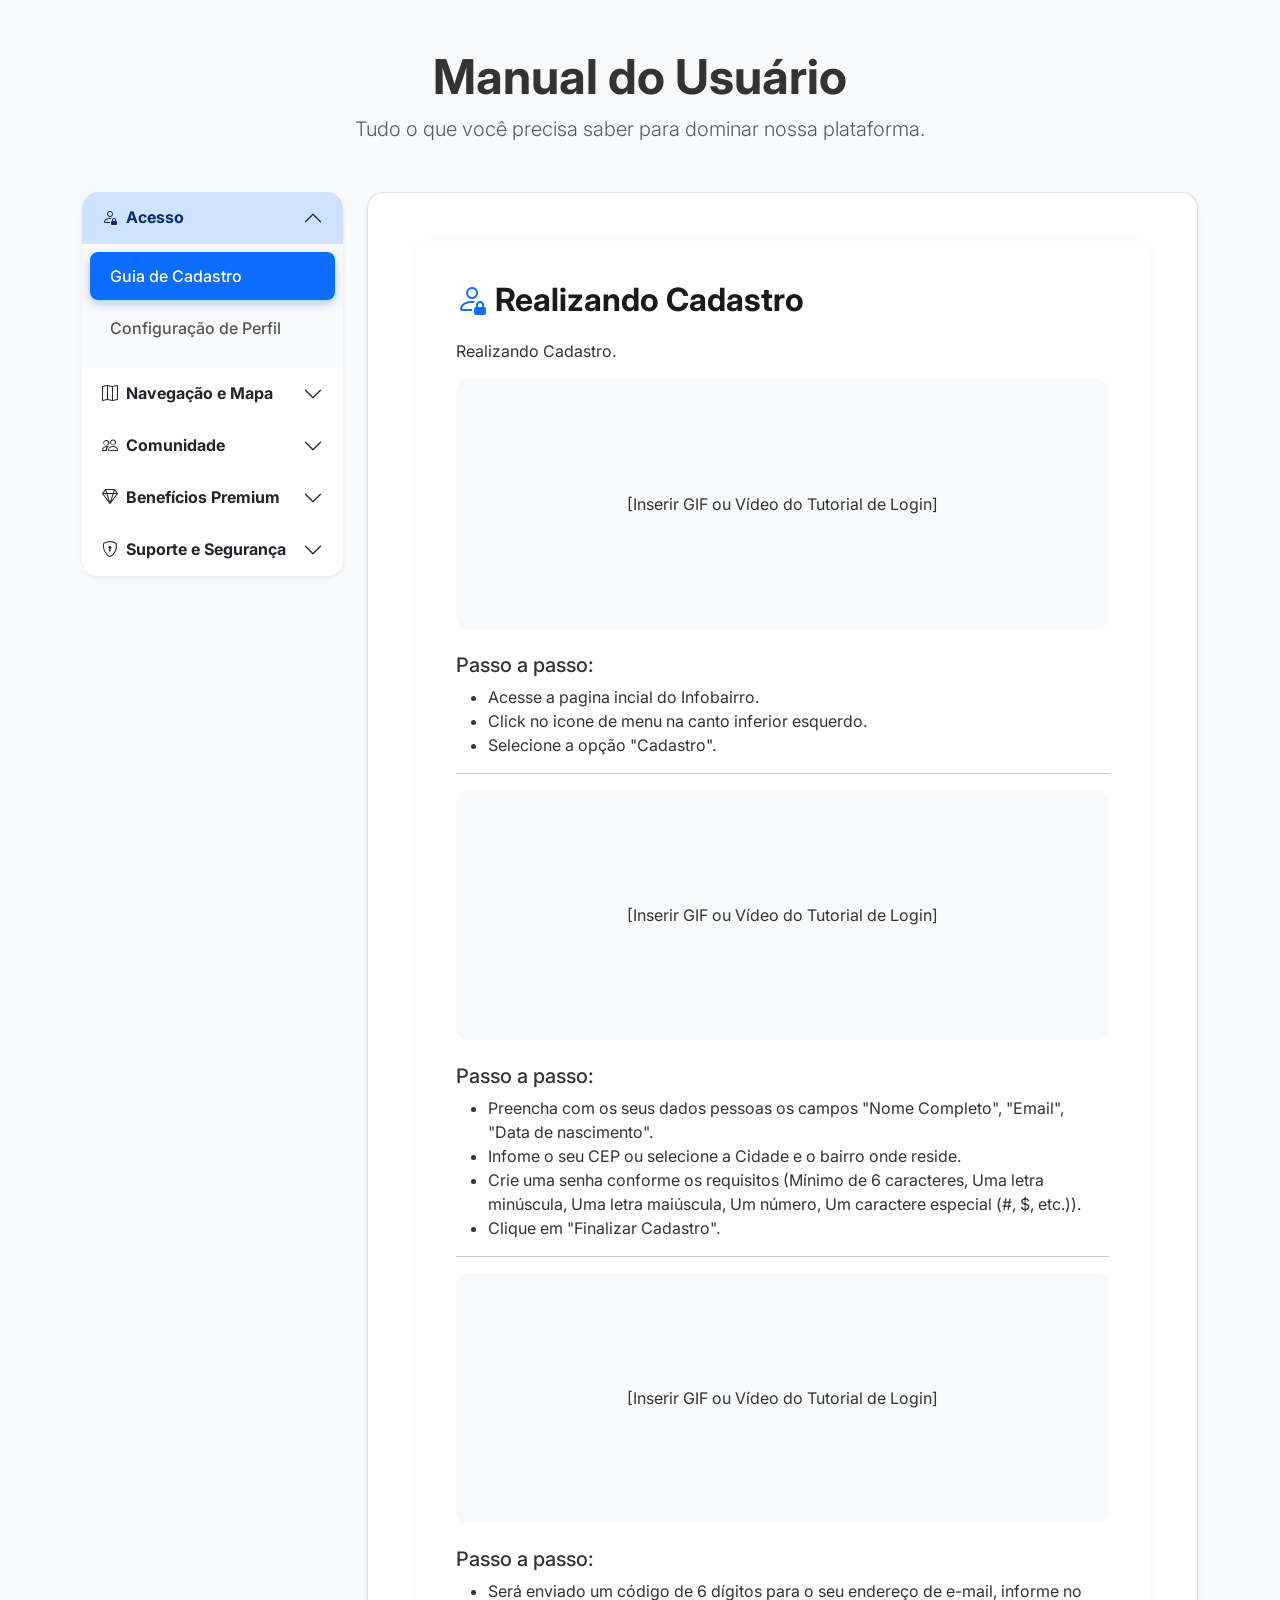
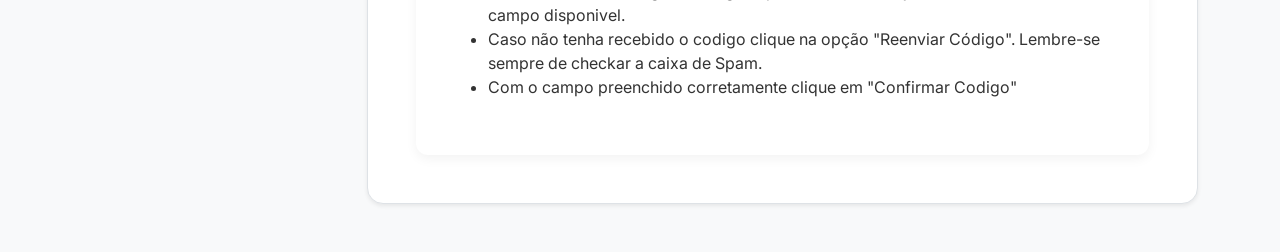
==== index.html @ c4ccdd8d "fix: Aplicando zoom nos cards para melhor visualização" ====
<!doctype html>
<html lang="pt-br">
  <head>
    <meta charset="UTF-8" />
    <meta name="viewport" content="width=device-width, initial-scale=1.0" />
    <title>Manual do Usuário | Sua Aplicação</title>
    <link
      href="https://cdn.jsdelivr.net/npm/bootstrap@5.3.0/dist/css/bootstrap.min.css"
      rel="stylesheet"
    />
    <link
      href="https://fonts.googleapis.com/css2?family=Inter:wght@400;600&display=swap"
      rel="stylesheet"
    />
    <link
      rel="stylesheet"
      href="https://cdn.jsdelivr.net/npm/bootstrap-icons@1.11.0/font/bootstrap-icons.css"
    />
    <link rel="stylesheet" href="css/style.css" />
  </head>

  <body>
    <div class="container py-5">
      <header class="text-center mb-5">
        <h1 class="display-5 fw-bold">Manual do Usuário</h1>
        <p class="lead text-muted">
          Tudo o que você precisa saber para dominar nossa plataforma.
        </p>
      </header>

      <div class="row g-4">
        <div class="col-lg-4 col-xl-3">
          <div
            class="accordion shadow-sm rounded-4 overflow-hidden"
            id="menuManual"
            data-tabs-control
          >
            <div class="accordion-item border-0">
              <h2 class="accordion-header">
                <button
                  class="accordion-button fw-bold"
                  type="button"
                  data-bs-toggle="collapse"
                  data-bs-target="#collapseAcesso"
                >
                  <i class="bi bi-person-lock me-2"></i> Acesso
                </button>
              </h2>
              <div
                id="collapseAcesso"
                class="accordion-collapse collapse show"
                data-bs-parent="#menuManual"
              >
                <div class="accordion-body p-2 bg-light">
                  <div class="nav flex-column nav-pills" role="tablist">
                    <button
                      class="nav-link active text-start mb-1"
                      data-bs-toggle="pill"
                      data-bs-target="#content-cadastro"
                      type="button"
                      role="tab"
                    >
                      Guia de Cadastro
                    </button>
                    <button
                      class="nav-link text-start"
                      data-bs-toggle="pill"
                      data-bs-target="#content-perfil"
                      type="button"
                      role="tab"
                    >
                      Configuração de Perfil
                    </button>
                  </div>
                </div>
              </div>
            </div>

            <div class="accordion-item border-0">
              <h2 class="accordion-header">
                <button
                  class="accordion-button collapsed fw-bold"
                  type="button"
                  data-bs-toggle="collapse"
                  data-bs-target="#collapseNav"
                >
                  <i class="bi bi-map me-2"></i> Navegação e Mapa
                </button>
              </h2>
              <div
                id="collapseNav"
                class="accordion-collapse collapse"
                data-bs-parent="#menuManual"
              >
                <div class="accordion-body p-2 bg-light">
                  <div class="nav flex-column nav-pills" role="tablist">
                    <button
                      class="nav-link text-start mb-1"
                      data-bs-toggle="pill"
                      data-bs-target="#content-navegacao"
                      type="button"
                      role="tab"
                    >
                      Navegação Interativa
                    </button>
                    <button
                      class="nav-link text-start mb-1"
                      data-bs-toggle="pill"
                      data-bs-target="#content-filtros"
                      type="button"
                      role="tab"
                    >
                      Uso de Filtros
                    </button>
                    <button
                      class="nav-link text-start mb-1"
                      data-bs-toggle="pill"
                      data-bs-target="#content-informacao"
                      type="button"
                      role="tab"
                    >
                      Estatísticas
                    </button>
                    <button
                      class="nav-link text-start"
                      data-bs-toggle="pill"
                      data-bs-target="#content-resultado"
                      type="button"
                      role="tab"
                    >
                      Avaliação
                    </button>
                  </div>
                </div>
              </div>
            </div>

            <div class="accordion-item border-0">
              <h2 class="accordion-header">
                <button
                  class="accordion-button collapsed fw-bold"
                  type="button"
                  data-bs-toggle="collapse"
                  data-bs-target="#collapseComu"
                >
                  <i class="bi bi-people me-2"></i> Comunidade
                </button>
              </h2>
              <div
                id="collapseComu"
                class="accordion-collapse collapse"
                data-bs-parent="#menuManual"
              >
                <div class="accordion-body p-2 bg-light">
                  <div class="nav flex-column nav-pills" role="tablist">
                    <button
                      class="nav-link text-start mb-1"
                      data-bs-toggle="pill"
                      data-bs-target="#content-atribuicao"
                      type="button"
                      role="tab"
                    >
                      Atribuição de Estrelas
                    </button>
                    <button
                      class="nav-link text-start mb-1"
                      data-bs-toggle="pill"
                      data-bs-target="#content-comentarios"
                      type="button"
                      role="tab"
                    >
                      Inserção de Comentários
                    </button>
                    <button
                      class="nav-link text-start"
                      data-bs-toggle="pill"
                      data-bs-target="#content-apresentacao"
                      type="button"
                      role="tab"
                    >
                      Tela de Apresentação
                    </button>
                  </div>
                </div>
              </div>
            </div>

            <div class="accordion-item border-0">
              <h2 class="accordion-header">
                <button
                  class="accordion-button collapsed fw-bold"
                  type="button"
                  data-bs-toggle="collapse"
                  data-bs-target="#collapsePremium"
                >
                  <i class="bi bi-gem me-2"></i> Benefícios Premium
                </button>
              </h2>
              <div
                id="collapsePremium"
                class="accordion-collapse collapse"
                data-bs-parent="#menuManual"
              >
                <div class="accordion-body p-2 bg-light">
                  <div class="nav flex-column nav-pills" role="tablist">
                    <button
                      class="nav-link text-start"
                      data-bs-toggle="pill"
                      data-bs-target="#content-dashboard"
                      type="button"
                      role="tab"
                    >
                      Dashboard
                    </button>
                  </div>
                </div>
              </div>
            </div>

            <div class="accordion-item border-0 text-danger">
              <h2 class="accordion-header">
                <button
                  class="accordion-button collapsed fw-bold"
                  type="button"
                  data-bs-toggle="collapse"
                  data-bs-target="#collapseSuporte"
                >
                  <i class="bi bi-shield-lock me-2"></i> Suporte e Segurança
                </button>
              </h2>
              <div
                id="collapseSuporte"
                class="accordion-collapse collapse"
                data-bs-parent="#menuManual"
              >
                <div class="accordion-body p-2 bg-light">
                  <div class="nav flex-column nav-pills" role="tablist">
                    <button
                      class="nav-link text-start"
                      data-bs-toggle="pill"
                      data-bs-target="#content-suporte"
                      type="button"
                      role="tab"
                    >
                      Central de Ajuda
                    </button>
                  </div>
                </div>
              </div>
            </div>
          </div>
        </div>

        <div class="col-lg-9">
          <div
            class="tab-content bg-white p-4 p-md-5 rounded-4 shadow-sm border h-100"
            id="v-pills-tabContent"
          >
            <!-- Inicio da Aba "Acesso"-->
            <div
              class="tab-pane fade show active"
              id="content-cadastro"
              role="tabpanel"
            >
              <div class="content-card">
                <h2>
                  <i class="bi bi-person-lock text-primary"></i> Realizando
                  Cadastro
                </h2>
                <p>Realizando Cadastro.</p>

                <div class="media-placeholder">
                  <span>[Inserir GIF ou Vídeo do Tutorial de Login]</span>
                </div>

                <div class="mt-4">
                  <h5>Passo a passo:</h5>
                  <ul>
                    <li>Acesse a pagina incial do Infobairro.</li>
                    <li>Click no icone de menu na canto inferior esquerdo.</li>
                    <li>Selecione a opção "Cadastro".</li>
                  </ul>
                </div>
                <hr />
                <div class="media-placeholder">
                  <span>[Inserir GIF ou Vídeo do Tutorial de Login]</span>
                </div>

                <div class="mt-4">
                  <h5>Passo a passo:</h5>
                  <ul>
                    <li>
                      Preencha com os seus dados pessoas os campos "Nome
                      Completo", "Email", "Data de nascimento".
                    </li>
                    <li>
                      Infome o seu CEP ou selecione a Cidade e o bairro onde
                      reside.
                    </li>
                    <li>
                      Crie uma senha conforme os requisitos (Mínimo de 6
                      caracteres, Uma letra minúscula, Uma letra maiúscula, Um
                      número, Um caractere especial (#, $, etc.)).
                    </li>
                    <li>Clique em "Finalizar Cadastro".</li>
                  </ul>
                </div>
                <hr />
                <div class="media-placeholder">
                  <span>[Inserir GIF ou Vídeo do Tutorial de Login]</span>
                </div>

                <div class="mt-4">
                  <h5>Passo a passo:</h5>
                  <ul>
                    <li>
                      Será enviado um código de 6 dígitos para o seu endereço de
                      e-mail, informe no campo disponivel.
                    </li>
                    <li>
                      Caso não tenha recebido o codigo clique na opção "Reenviar
                      Código". Lembre-se sempre de checkar a caixa de Spam.
                    </li>
                    <li>
                      Com o campo preenchido corretamente clique em "Confirmar
                      Codigo"
                    </li>
                  </ul>
                </div>
              </div>
            </div>

            <!--  **************** Gerenciar Perfil *******************-->
            <div class="tab-pane fade" id="content-perfil" role="tabpanel">
              <div class="content-card">
                <h2>
                  <i class="bi bi-person text-primary"></i> Gerenciando o seu
                  Perfil
                </h2>

                <div class="media-placeholder">
                  <span>[Inserir GIF ou Vídeo do Tutorial de Login]</span>
                </div>

                <div class="mt-4">
                  <h5>Passo a passo:</h5>
                  <ul>
                    <li>Acesse a pagina incial do Infobairro.</li>
                    <li>Clique no icone de menu na canto inferior esquerdo.</li>
                    <li>Selecione a opção "Configurações".</li>
                  </ul>
                </div>
                <hr />

                <h3>
                  <i class="bi bi-person text-primary"></i> Editando dados
                  pessoais
                </h3>
                <div class="media-placeholder">
                  <span>[Inserir GIF ou Vídeo do Tutorial de Login]</span>
                </div>

                <div class="mt-4">
                  <h5>Passo a passo:</h5>
                  <ul>
                    <li>Em dados pessoas clique no botão "Editar"</li>
                    <li>Altere o campo desejado.</li>
                    <li>Clique em "Salvar Alterações"</li>
                  </ul>
                </div>
                <hr />
                <h3>
                  <i class="bi bi-person text-primary"></i> Alteração de Senha
                </h3>
                <div class="media-placeholder">
                  <span>[Inserir GIF ou Vídeo do Tutorial de Login]</span>
                </div>

                <div class="mt-4">
                  <h5>Passo a passo:</h5>
                  <ul>
                    <li>Em Segurança clique no botão "Alterar Senha".</li>
                    <li>Informe sua senha atual.</li>
                    <li>
                      Crie sua nova senha conforme os requisitos (Mínimo de 6
                      caracteres, Uma letra minúscula, Uma letra maiúscula, Um
                      número, Um caractere especial (#, $, etc.)).
                    </li>
                  </ul>
                </div>
                <hr />
                <h3>
                  <i class="bi bi-person text-primary"></i> Exclusão de conta
                </h3>
                <div class="media-placeholder">
                  <span>[Inserir GIF ou Vídeo do Tutorial de Login]</span>
                </div>

                <div class="mt-4">
                  <h5>Passo a passo:</h5>
                  <ul>
                    <li>Em Zona de perigo clique no botão "Excluir Conta".</li>
                    <li>Confirme a exclusão no botão "Sim, Excluir tudo"</li>
                  </ul>
                </div>
              </div>
            </div>
            <!-- Fim da Aba "Acesso"-->

            <!-- Inicio da Aba "Navegação e Mapa"-->

            <!--  **************** Navegação Interativa *******************-->

            <div class="tab-pane fade" id="content-navegacao" role="tabpanel">
              <div class="content-card">
                <h2>
                  <i class="bi bi-compass text-primary"></i> Navegação no
                  Sistema
                </h2>
                <p class="text-muted">
                  Explore o mapa interativo e acesse as principais
                  funcionalidades da plataforma com facilidade.
                </p>

                <div class="row g-3 justify-content-center">
                  <div class="media-placeholder">
                    <img
                      src="./IMG/Gif Navegação infobairro.gif"
                      alt="Card de pré-visualização do bairro"
                      width="100%"
                      height="100%"
                      draggable="false"
                    />
                  </div>
                </div>

                <div class="mt-4">
                  <p>
                    <strong>Explorando o Mapa:</strong> Nossa interface foi
                    desenhada para ser totalmente interativa. Navegue livremente
                    pelas regiões e, ao selecionar o marcador (pin) de qualquer
                    bairro no mapa, uma janela de pré-visualização surgirá na
                    parte inferior da tela, exibindo um resumo rápido com as
                    principais estatísticas locais.
                  </p>
                  <div class="row g-3 justify-content-center">
                    <div
                      class="media-placeholder shadow-sm mb-3"
                      style="
                        height: 220px;
                        overflow: hidden;
                        border-radius: 10px;
                      "
                    >
                      <img
                        src="IMG/Menu.png"
                        alt="Menu de ações"
                        class="w-100 h-100"
                        style="object-fit: contain; object-position: top"
                        draggable="false"
                      />
                    </div>
                  </div>

                  <p>
                    <strong>Seu Perfil:</strong> Ao clicar no ícone
                    <i class="bi bi-person-lines-fill text-primary"></i> no
                    menu, você acessa seu painel pessoal. Lá é possível
                    gerenciar as configurações da sua conta, revisar todos os
                    comentários que você já publicou na plataforma e encerrar a
                    sua sessão de forma segura.
                  </p>
                </div>
              </div>
            </div>

            <div class="tab-pane fade" id="content-filtros" role="tabpanel">
              <div class="content-card">
                <h2>
                  <i class="bi bi-funnel text-primary"></i> Uso de Filtros
                </h2>
                <p class="text-muted">
                  Refine sua busca e encontre exatamente a região que atende às
                  suas necessidades.
                </p>

                <div class="media-placeholder">
                  <img
                    src="./IMG/Filtro.png"
                    alt="Filtros"
                    width="100%"
                    height="100%"
                    draggable="false"
                    srcset=""
                  />
                </div>

                <div class="mt-4">
                  <p>
                    Procurando por algo específico? Clique no ícone de lupa para
                    abrir a nossa gaveta de filtros inteligentes. O sistema
                    oferece múltiplas formas de refinar sua pesquisa:
                  </p>
                  <ul>
                    <li>
                      <strong>Busca Direta:</strong> Digite o nome exato do
                      bairro que deseja analisar.
                    </li>
                    <li>
                      <strong>Filtro por Cidade:</strong> Delimite o mapa para
                      mostrar apenas os bairros de um município específico.
                    </li>
                    <li>
                      <strong>Categorias de Qualidade:</strong> Onde o sistema
                      realmente brilha! Filtre bairros que possuem as melhores
                      notas em categorias cruciais para você, como
                      <strong>Infraestrutura</strong>,
                      <strong>Segurança</strong>, <strong>Lazer</strong> e
                      <strong>Transporte</strong>.
                    </li>
                  </ul>
                  <p>
                    <em
                      >Dica: Combine diferentes filtros para encontrar o local
                      ideal para sua moradia ou negócio!</em
                    >
                  </p>
                </div>
              </div>
            </div>

            <div class="tab-pane fade" id="content-informacao" role="tabpanel">
              <div class="content-card">
                <h2>
                  <i class="bi bi-card-heading text-primary"></i> Cards de
                  Informação
                </h2>
                <p class="text-muted">
                  Mergulhe em dados aprofundados sobre cada região através de
                  relatórios segmentados.
                </p>

                <div class="media-placeholder">
                  <img
                    src="./IMG/Cards.png"
                    alt="Detalhes"
                    width="100%"
                    height="100%"
                    draggable="false"
                    style="transform: scale(1.5);"
                  />
                </div>

                <div class="mt-4">
                  <p>
                    Ao abrir os detalhes de um bairro, as informações não são
                    jogadas todas de uma vez. Elas são organizadas em
                    <strong>Cards Temáticos</strong> que funcionam como atalhos
                    visuais.
                  </p>
                  <p>
                    Clique em qualquer um dos cards para expandir e ler
                    informações detalhadas sobre aquela estatística
                    correspondente. Por exemplo: ao selecionar o card de
                    <strong>“Entrega”</strong>, o sistema exibirá gráficos,
                    dados de acessibilidade e avaliações sobre como funcionam os
                    serviços de delivery, transportadoras e correios naquelas
                    ruas específicas.
                  </p>
                </div>

                <div class="media-placeholder">
                  <img
                    src="./IMG/CardInformativo.png"
                    alt="Exemplo de Card Informativo"
                    width="100%"
                    height="100%"
                    draggable="false"
                    style="transform: scale(3);"
                  />
                </div>

                <div class="mt-4">
                  <h5>
                    <i class="bi bi-patch-question text-primary me-2"></i
                    >Entenda as Métricas
                  </h5>
                  <p>
                    Para garantir que você compreenda exatamente como cada nota
                    é calculada, disponibilizamos guias explicativos em todos os
                    indicadores. Ao clicar no ícone de ajuda
                    <i class="bi bi-info-circle-fill" style="color: #555"></i>
                    localizado no canto de cada card, um painel informativo será
                    exibido com a definição detalhada daquela categoria.
                  </p>

                  <div
                    class="alert alert-light border-start border-primary border-4 py-2"
                  >
                    <small class="text-muted">
                      <i class="bi bi-lightbulb me-1"></i>
                      <strong>Exemplo Visual:</strong> Na imagem acima, vemos o
                      informativo do card de <strong>Entrega</strong>, explica
                      que a nota considera a facilidade de acesso de
                      transportadoras, a cobertura de aplicativos de delivery ou
                      a frequência de distribuição postal na região.
                    </small>
                  </div>
                </div>
              </div>
            </div>

            <div class="tab-pane fade" id="content-resultado" role="tabpanel">
              <div class="content-card">
                <h2>
                  <i class="bi bi-star-half text-primary"></i> Avaliação
                  Comunitária
                </h2>
                <p class="text-muted">
                  Sua voz tem poder! Compartilhe sua experiência real e ajude a
                  construir um mapa mais fiel à realidade de cada região.
                </p>

                <div class="media-placeholder mb-4">
                  <img
                    src="./IMG/MeuBairroAvaliar.png"
                    alt="Demonstração da tela de avaliação"
                    width="100%"
                    height="100%"
                    draggable="false"
                  />
                </div>

                <div class="mt-4">
                  <h5>Como contribuir?</h5>
                  <p>
                    Acreditamos que ninguém conhece melhor um lugar do que quem
                    vive nele. Por isso, nossa plataforma libera um canal de
                    feedback exclusivo para moradores.
                  </p>

                  <div class="row g-4 align-items-center">
                    <div class="col-lg-7">
                      <ul class="list-unstyled">
                        <li class="mb-3">
                          <i
                            class="bi bi-check-circle-fill text-success me-2"
                          ></i>
                          <strong>Reconhecimento Automático:</strong> O sistema
                          identifica se o bairro visualizado é o mesmo que você
                          cadastrou no seu perfil.
                        </li>
                        <li class="mb-3">
                          <i
                            class="bi bi-check-circle-fill text-success me-2"
                          ></i>
                          <strong>Acesso Rápido:</strong> Se você for um morador
                          local, o botão
                          <button
                            class="btn btn-light text-primary btn-star-glow border-0 shadow-sm w-sm-auto"
                            type="button"
                          >
                            <i class="bi bi-star-fill me-2"></i>Avaliar!
                          </button>
                          aparecerá automaticamente.
                        </li>
                        <li>
                          <i
                            class="bi bi-check-circle-fill text-success me-2"
                          ></i>
                          <strong>Impacto Real:</strong> Suas notas de 1 a 5
                          alimentam os gráficos de infraestrutura, segurança e
                          lazer que todos os outros usuários consultam.
                        </li>
                      </ul>
                    </div>

                    <div class="col-lg-5">
                      <div
                        class="p-3 border rounded-3 bg-light shadow-sm text-center"
                      >
                        <h6
                          class="text-uppercase fw-bold small text-muted mb-3"
                        >
                          Teste a Interação abaixo:
                        </h6>

                        <div class="star-rating-wrapper">
                          <div
                            class="d-flex justify-content-center align-items-center mb-2"
                          >
                            <i
                              class="bi bi-star-fill star-icon-custom"
                              data-value="1"
                            ></i>
                            <i
                              class="bi bi-star-fill star-icon-custom"
                              data-value="2"
                            ></i>
                            <i
                              class="bi bi-star-fill star-icon-custom"
                              data-value="3"
                            ></i>
                            <i
                              class="bi bi-star-fill star-icon-custom"
                              data-value="4"
                            ></i>
                            <i
                              class="bi bi-star-fill star-icon-custom"
                              data-value="5"
                            ></i>
                          </div>
                          <input type="hidden" name="rating" value="0" />
                          <div
                            class="feedback-text fw-bold"
                            style="min-height: 24px"
                          >
                            Toque para votar
                          </div>
                        </div>

                        <small class="text-muted mt-2 d-block">
                          Experimente passar o mouse ou tocar nas estrelas para
                          ver o sistema em ação.
                        </small>
                      </div>
                    </div>
                  </div>

                  <div class="alert alert-info mt-4 border-0 shadow-sm">
                    <i class="bi bi-info-circle-fill me-2"></i>
                    <strong>Lembre-se:</strong> Você pode editar sua avaliação a
                    qualquer momento caso sua percepção sobre o bairro mude.
                  </div>
                </div>
              </div>
            </div>
            <!-- FIm da Aba "Navegação e mapa"-->

            <!-- Inicio da Aba "Comunidade e Interação"-->

            <div class="tab-pane fade" id="content-atribuicao" role="tabpanel">
              <div class="content-card">
                <h2>
                  <i class="bi bi-people text-primary"></i> Avaliação dos
                  bairros
                </h2>
                <p>
                  Veja como colaborar com outros usuários e participar das
                  notas.
                </p>

                <div class="media-placeholder">
                  <span>[Inserir GIF de como postar um comentário]</span>
                </div>

                <h5>Como avaliar um bairro:</h5>
                <ul>
                  <li>Selecione o bairro em que você reside.</li>
                  <li>
                    Clique no card da categoria desejada (ex: Segurança, Saúde,
                    Lazer)
                  </li>
                  <li>
                    Clique nas estrelas correspondentes para registrar sua nota
                    de 1 a 5
                  </li>
                </ul>
                <div class="alert alert-info" role="alert">
                  <i class="bi bi-info-circle"></i>
                  <strong>Lembre-se:</strong>Apenas moradores cadastrados podem
                  avaliar o bairro através da inserção de estrelas!
                </div>
              </div>
            </div>

            <!--  **************** Inserção de Comentarios *******************-->

            <div class="tab-pane fade" id="content-comentarios" role="tabpanel">
              <div class="content-card">
                <h2>
                  <i class="bi bi-people text-primary"></i>
                  Interação
                </h2>
                <p>
                  Veja como colaborar com outros usuários e participar da aba
                  comentarios.
                </p>

                <div class="media-placeholder">
                  <span>[Inserir GIF de como postar um comentário]</span>
                </div>

                <h5>Como compartilhar sua experiência:</h5>
                <ul>
                  <li>
                    Escreva seu comentário sobre o bairro, sendo morador ou
                    visitante (informação será mostrada para quem vizualizar seu
                    comentário)
                  </li>
                  <li>Seja honesto e compartilhe apenas fatos verdadeiros</li>
                  <li>
                    Mantenha o respeito e a empatia: evite palavras de baixo
                    calão e ofensas
                  </li>
                  <li>
                    Clique no botão
                    <button
                      class="btn btn-light text-primary btn-star-glow border-0 shadow-sm w-sm-auto"
                      type="button"
                    >
                      <i class="bi bi-star-fill me-2"></i>Enviar
                    </button>
                    para publicar sua contribuição à comunidade
                  </li>
                </ul>
                <div class="alert alert-info" role="alert">
                  <i class="bi bi-info-circle"></i>
                  <strong>Lembre-se:</strong> Comentários que violarem nossas
                  diretrizes de respeito e convivência podem ser removidos.
                  Contamos com a sua colaboração para uma plataforma melhor!
                </div>
              </div>
            </div>

            <!--  **************** Tela de Apresentação *******************-->
            <div
              class="tab-pane fade"
              id="content-apresentacao"
              role="tabpanel"
            >
              <div class="content-card">
                <h2>
                  <i class="bi bi-people text-primary"></i>
                  Apresentação
                </h2>
                <p>Veja como acessar a tela de apresentação.</p>

                <div class="media-placeholder">
                  <span>[Inserir GIF de como postar um comentário]</span>
                </div>
                <h5>
                  Como acessar a tela de apresentação das avaliações gerais:
                </h5>
                <ul>
                  <li>
                    Na página principal do InfoBairro, selecione o bairro
                    escolhido clicando em cima do PIN colorido onde contém a
                    numeração de nota geral
                  </li>
                  <li>
                    Ao clicar, irá aparecer um card na parte inferior da tela
                    apresentando um resumo das avaliações
                  </li>
                  <li>
                    Clique no botão
                    <button
                      class="btn btn-light text-primary btn-star-glow border-0 shadow-sm w-sm-auto"
                      type="button"
                    >
                      <i class="bi bi-star-fill me-2"></i>Detalhes Completos
                    </button>
                  </li>
                  <li>
                    O usuário será levado a página de Tela de Apresentação, onde
                    mostra os cards das avaliações específicas (Segurança,
                    Saúde, Educação...), A aba de comentários sobre a localidade
                    ; contendo todas as informações sucintas e atualizadas sobre
                    o bairro.
                  </li>
                </ul>
              </div>
            </div>

            <!-- Fim da Aba "Comunidade e Interação"-->

            <!-- Inicio da Aba "Beneficios Premium"-->
            <div class="tab-pane fade" id="content-dashboard" role="tabpanel">
              <div class="content-section text-center">
                <div class="mb-4">
                  <span class="badge bg-warning text-dark mb-2">Exclusivo</span>
                  <h2>Benefícios Premium</h2>
                </div>

                <div class="sub-topic text-start">
                  <h4>Dashboard Avançado</h4>
                  <p>
                    Acesse métricas exclusivas, KPIs em tempo real e relatórios
                    exportáveis que só o plano Premium oferece.
                  </p>
                  <div class="media-placeholder">
                    <span>[Inserir Conteudo]</span>
                  </div>
                </div>
              </div>
            </div>
            <!-- FIm da Aba "Beneficios Premium"-->

            <!-- Inicio da Aba "Suporte e Segurança"-->
            <div class="tab-pane fade" id="content-suporte" role="tabpanel">
              <div class="content-card">
                <div class="accordion accordion-flush" id="accordionLegal">
                  <div class="accordion-item mb-3 border rounded">
                    <h2 class="accordion-header">
                      <button
                        class="accordion-button collapsed fw-bold"
                        type="button"
                        data-bs-toggle="collapse"
                        data-bs-target="#sup1"
                      >
                        Suporte ao Usuário
                      </button>
                    </h2>
                    <div
                      id="sup1"
                      class="accordion-collapse collapse"
                      data-bs-parent="#accordionLegal"
                    >
                      <div class="accordion-body">
                        <h2>
                          <br />
                          <i class="bi bi-shield-check text-primary"></i>
                          Suporte e Segurança
                        </h2>

                        <p style="color: #635e5e">
                          Sua segurança é nossa prioridade. Entenda as proteções
                          e como pedir ajuda.
                        </p>
                        <h5>Como contatar o nosso suporte:</h5>
                        <ul>
                          <li>Clique na aba de Contato</li>
                          <li>Copie o email de suporte</li>
                          <li>
                            Envie um email detalhando seu problema ou dúvida
                          </li>
                        </ul>
                        <br /><br />
                        <div class="media-placeholder">
                          <span
                            ><img
                              src="./IMG/Acesso-contato.png"
                              alt=""
                              style="max-width: 100%; height: auto"
                              draggable="false"
                          /></span>
                        </div>
                        <br />
                        <br />

                        <br />
                        <br />
                        <div class="media-placeholder">
                          <span
                            ><img
                              src="./IMG/Contato-Infobairro.png"
                              alt=""
                              style="max-width: 100%; height: auto"
                              draggable="false"
                          /></span>
                        </div>
                        <br />
                        <div class="mt-4">
                          <h5>Boas Práticas:</h5>
                          <ol>
                            <li>Nunca compartilhe sua senha com terceiros.</li>
                            <li>
                              Ative a Autenticação de Dois Fatores (2FA) nas
                              configurações.
                            </li>
                            <li>
                              Em caso de dúvidas, nosso chat funciona 24/7.
                            </li>
                          </ol>
                        </div>
                      </div>
                    </div>
                  </div>

                  <div class="accordion-item mb-3 border rounded">
                    <h2 class="accordion-header">
                      <button
                        class="accordion-button collapsed fw-bold"
                        type="button"
                        data-bs-toggle="collapse"
                        data-bs-target="#sup2"
                      >
                        Política de Privacidade
                      </button>
                    </h2>
                    <div
                      id="sup2"
                      class="accordion-collapse collapse"
                      data-bs-parent="#accordionLegal"
                    >
                      <div class="accordion-body">
                        <br />
                        <br />
                        <h4 style="color: #838383">
                          Como tratamos seus dados sob a LGPD.
                        </h4>
                        <br />
                        <br />

                        <h5>1. Coleta de Dados</h5>

                        <br />
                        O InfoBairro poderá coletar os seguintes dados:
                        <ul>
                          <br />
                          <li>
                            Dados cadastrais fornecidos voluntariamente pelo
                            usuário (quando aplicável);
                          </li>
                          <br />
                          <li>
                            Dados de uso e navegação dentro da plataforma;
                          </li>
                          <br />
                          <li>
                            Dados de localização: obtidos via navegador ou
                            dispositivo para identificar se o usuário é morador
                            ou visitante de um bairro;
                          </li>
                          <br />
                          <li>
                            Informações técnicas: endereço IP, tipo de navegador
                            e modelo do dispositivo.
                          </li>
                        </ul>
                        <br />
                        <h5>2. Uso dos dados de localização</h5>
                        <br />
                        Os dados de localização são utilizados exclusivamente
                        para:
                        <br />
                        <br />
                        <ul>
                          <li>
                            Identificar a relação do usuário com o bairro
                            avaliado (morador ou visitante);
                          </li>
                          <br />
                          <li>
                            Melhorar a contextualização das avaliações e
                            comentários;
                          </li>
                          <br />
                          <li>
                            Aprimorar a experiência do usuário e a precisão das
                            informações exibidas.
                          </li>
                        </ul>
                        <br />
                        <br />
                        <p>
                          <b>Importante:</b> O InfoBairro não utiliza dados de
                          localização para rastreamento contínuo, nem para fins
                          comerciais ou publicitários invasivos.
                        </p>
                        <br />
                        <h5>3. Compartilhamento de Dados</h5>
                        <br />
                        O compartilhamento de dados ocorre de forma limitada:
                        <br />
                        <br />
                        <ul>
                          <li>
                            Prestadores de serviços: Como o Google Maps,
                            estritamente para funcionalidades de mapa e
                            geolocalização;
                          </li>
                          <br />
                          <li>
                            Autoridades públicas: Apenas quando exigido por lei
                            ou ordem judicial;
                          </li>
                          <br />
                          <li>
                            Não há comercialização ou venda de dados pessoais
                            para terceiros.
                          </li>
                        </ul>
                        <br />
                        <h5>4. Armazenamento e Segurança</h5>
                        <br />
                        Os dados são armazenados em ambientes seguros,
                        protegidos por medidas técnicas contra acessos não
                        autorizados e vazamentos. Eles são mantidos apenas pelo
                        tempo necessário para cumprir as finalidades descritas
                        nesta política.

                        <br />
                        <br />
                        <h5>5. Direitos do Usuário</h5>
                        <br />
                        Nos termos da lei, o usuário tem direito a:
                        <br />
                        <br />
                        <ul>
                          <li>
                            Confirmar a existência de tratamento de seus dados;
                          </li>
                          <br />
                          <li>
                            Acessar, corrigir ou atualizar suas informações
                            pessoais;
                          </li>
                          <br />
                          <li>
                            Solicitar a exclusão ou anonimização de dados
                            (quando aplicável);
                          </li>
                          <br />
                          <li>
                            Revogar consentimentos previamente concedidos.
                          </li>
                        </ul>
                        <br />
                        <p>
                          <b
                            >As solicitações podem ser feitas através dos canais
                            oficiais de contato do InfoBairro.</b
                          >
                        </p>
                        <br />
                        <h5>6. Serviços de Terceiros e Atualizações</h5>
                        <br />
                        A utilização de mapas está sujeita às políticas do
                        Google. Recomendamos a leitura dos termos desses
                        fornecedores.
                        <br />

                        Esta Política pode ser atualizada periodicamente. Ao
                        continuar utilizando o InfoBairro, o usuário declara
                        estar ciente da coleta e uso de seus dados conforme aqui
                        descrito.
                      </div>
                    </div>
                  </div>

                  <div class="accordion-item mb-3 border rounded">
                    <h2 class="accordion-header">
                      <button
                        class="accordion-button collapsed fw-bold"
                        type="button"
                        data-bs-toggle="collapse"
                        data-bs-target="#sup3"
                      >
                        Termos de Uso
                      </button>
                    </h2>
                    <div
                      id="sup3"
                      class="accordion-collapse collapse"
                      data-bs-parent="#accordionLegal"
                    >
                      <div class="accordion-body">
                        <h5>1. Sobre os Termos de Uso</h5>
                        <br />
                        Antes de utilizar a plataforma InfoBairro, é importante
                        compreender que o acesso ao site implica na leitura e
                        concordância com os Termos de Uso da plataforma.
                        <br />
                        Esses termos existem para garantir que o uso das
                        informações disponibilizadas seja feito de forma
                        responsável, ética e dentro da legislação vigente.
                        <br />
                        Caso o usuário não concorde com qualquer condição
                        apresentada nos termos, recomenda-se que não utilize a
                        plataforma.

                        <br />
                        <br />
                        <h5>2. Finalidade da Plataforma</h5>
                        <br />
                        O InfoBairro foi criado com o objetivo de reunir e
                        disponibilizar informações públicas sobre bairros de
                        forma organizada e acessível.
                        <br />
                        As informações presentes na plataforma podem ter origem
                        em:
                        <br />
                        <br />
                        <ul>
                          <li>
                            Bases de dados públicas e portais governamentais
                          </li>
                          <li>Estudos e relatórios técnicos</li>
                          <li>Levantamentos estatísticos</li>
                          <li>Pesquisas populares e relatos comunitários</li>
                          <li>Outras fontes públicas disponíveis</li>
                        </ul>
                        <br />
                        O propósito do site é facilitar o acesso a informações,
                        permitindo que os usuários conheçam melhor diferentes
                        regiões.
                        <br />
                        <br />
                        <h5>3. Uso das Informações</h5>
                        <br />
                        É importante entender que todas as informações
                        apresentadas na plataforma possuem caráter
                        exclusivamente informativo. Isso significa que:
                        <br />
                        <br />
                        <ul>
                          <li>
                            O InfoBairro não emite opiniões ou recomendações
                            sobre bairros.
                          </li>
                          <li>
                            O site não classifica bairros como melhores ou
                            piores para morar ou investir.
                          </li>
                          <li>
                            As informações não substituem análises pessoais ou
                            profissionais.
                          </li>
                        </ul>

                        O usuário deve utilizar os dados como referência
                        informativa, sempre realizando suas próprias análises.
                        <br />
                        <br />
                        <h5>4. Atualização dos Dados</h5>
                        <br />
                        Algumas informações disponíveis na plataforma podem
                        sofrer alterações ao longo do tempo.
                        <br />
                        Isso acontece porque muitos dados são provenientes de
                        bases públicas que podem ser atualizadas periodicamente.
                        <br />
                        Por esse motivo:
                        <br />
                        <br />
                        <ul>
                          <li>
                            Algumas informações podem estar desatualizadas ou
                            incompletas.
                          </li>
                          <li>
                            O InfoBairro não garante precisão absoluta para
                            finalidades específicas.
                          </li>
                        </ul>
                        <br />
                        Sempre que possível, recomenda-se consultar fontes
                        oficiais complementares.
                        <br />
                        <br />
                        <h5>5. Serviços de Terceiros</h5>
                        <br />
                        A plataforma pode utilizar serviços externos, como
                        sistemas de mapas e geolocalização.
                        <br />
                        Por exemplo, a integração com o Google Maps permite
                        visualizar a localização de bairros e pontos de
                        interesse.
                        <br />
                        Esses serviços são fornecidos por terceiros e podem
                        possuir regras próprias de uso, independentes da
                        plataforma InfoBairro.
                        <br />
                        <br />
                        <h5>6. Responsabilidade do Usuário</h5>
                        <br />
                        Ao utilizar a plataforma, o usuário concorda em utilizar
                        as informações de forma responsável.
                        <br />
                        O InfoBairro não se responsabiliza por:
                        <br />
                        <br />
                        <ul>
                          <li>
                            Decisões tomadas com base nas informações
                            apresentadas
                          </li>
                          <li>Interpretações pessoais dos dados</li>
                          <li>
                            Danos ou prejuízos decorrentes do uso das
                            informações
                          </li>
                        </ul>
                        Cada usuário é responsável pela forma como utiliza o
                        conteúdo disponibilizado.
                        <br />
                        <br />
                        <h5>7. Uso Indevido das Informações</h5>

                        <br />
                        Para manter um ambiente informativo e respeitoso, é
                        proibido utilizar os dados da plataforma para:
                        <br /><br />
                        <ul>
                          <li>Atividades ilegais</li>
                          <li>Difamação de bairros ou comunidades</li>
                          <li>Discurso discriminatório</li>
                          <li>
                            Manipulação de informações para enganar terceiros
                          </li>
                        </ul>

                        O uso responsável da informação contribui para manter a
                        confiabilidade da plataforma.
                        <br />
                        <br />
                        <h5>8. Conteúdo Publicado por Usuários</h5>
                        <br />
                        Caso a plataforma permita a participação de usuários
                        (comentários, avaliações ou relatos), algumas regras
                        devem ser seguidas.
                        <br />
                        <br />
                        <h5 style="color: #838383">
                          Responsabilidade pelo conteúdo
                        </h5>
                        <br />
                        Mesmo que a publicação seja anônima, o usuário continua
                        sendo legalmente responsável pelo que publica.
                        <br />
                        <br />
                        <h5 style="color: #838383">Conteúdos proibidos</h5>
                        <br />
                        Não é permitido publicar:
                        <br />
                        <br />
                        <ul>
                          <li>Propaganda ou publicidade não autorizada</li>
                          <li>Dados pessoais (telefone, endereço, e-mail)</li>
                          <li>
                            Conteúdos ofensivos, discriminatórios ou que incitem
                            violência
                          </li>
                        </ul>
                        <br />
                        <br />
                        <h5 style="color: #838383">Moderação</h5>
                        <br />
                        A plataforma pode remover conteúdos e bloquear usuários
                        que violem as regras de uso.
                        <br />
                        <br />
                        <h5>9. Direitos Autorais</h5>
                        <br />
                        A estrutura da plataforma, textos autorais, identidade
                        visual e marca InfoBairro são protegidos por direitos de
                        propriedade intelectual.
                        <br />
                        <br />
                        <b
                          >A reprodução ou exploração comercial desse conteúdo
                          não é permitida sem autorização.</b
                        >
                        <br />
                        <br />
                        <h5>10. Atualizações dos Termos</h5>
                        <br />
                        Os Termos de Uso podem ser atualizados a qualquer
                        momento para melhorar a plataforma ou adequá-la à
                        legislação.
                        <br />
                        <br />
                        O uso contínuo do site após alterações significa que o
                        usuário concorda com as novas condições.
                        <br />
                        <br />
                      </div>
                    </div>
                  </div>

                  <div class="accordion-item border rounded">
                    <h2 class="accordion-header">
                      <button
                        class="accordion-button collapsed fw-bold"
                        type="button"
                        data-bs-toggle="collapse"
                        data-bs-target="#sup4"
                      >
                        Política de Comunidade
                      </button>
                    </h2>
                    <div
                      id="sup4"
                      class="accordion-collapse collapse"
                      data-bs-parent="#accordionLegal"
                    >
                      <div class="accordion-body">
                        <br />
                        <h4 style="color: #838383">
                          Diretrizes de comportamento e ética.
                        </h4>
                        <br />

                        <h5>1. Objetivo da Comunidade</h5>
                        <br />

                        O espaço de avaliações e comentários foi criado para que
                        usuários compartilhem experiências, percepções e
                        informações gerais sobre bairros, sempre de forma
                        responsável e respeitosa.
                        <br />
                        <br />
                        <h5>2. Anonimato com Responsabilidade</h5>
                        <br />
                        Os comentários são publicados de forma anônima; O
                        anonimato não deve ser interpretado como permissão para
                        abusos; Cada usuário é responsável pelo conteúdo que
                        publica, inclusive perante a legislação vigente.
                        <br />
                        <br />
                        <br />
                        <h5>3. O Que É Permitido</h5>
                        <br />
                        São bem-vindos comentários que:
                        <br />
                        <br />
                        <ul>
                          <li>
                            Relatem experiências pessoais de forma genérica e
                            respeitosa;
                          </li>
                          <li>
                            Descrevam características do bairro (infraestrutura,
                            transporte, comércio, lazer, etc.);
                          </li>
                          <li>
                            Contribuam para o entendimento coletivo, sem ataques
                            ou generalizações ofensivas;
                          </li>
                          <li>
                            Se mantenham dentro de um tom informativo e
                            construtivo.
                          </li>
                        </ul>
                        <br />
                        <h5>4. O Que Não É Permitido</h5>
                        <br />
                        Não são permitidos conteúdos que contenham:
                        <br /><br />
                        <ul>
                          <li>
                            Divulgação de serviços, anúncios, ofertas ou
                            autopromoção;
                          </li>
                          <li>
                            Telefones, endereços, e-mails, links de contato ou
                            redes sociais;
                          </li>
                          <li>Dados pessoais próprios ou de terceiros;</li>
                          <li>
                            Ofensas, xingamentos, ameaças ou ataques pessoais;
                          </li>
                          <li>
                            Conteúdo difamatório, calunioso ou que atribua
                            crimes sem comprovação;
                          </li>
                          <li>
                            Discurso de ódio, discriminação, preconceito ou
                            incitação à violência;
                          </li>
                          <li>
                            Informações falsas, sensacionalistas ou
                            deliberadamente enganosas.
                          </li>
                        </ul>
                        <br />

                        <h5>5. Moderação e Medidas Disciplinares</h5>
                        <br />
                        Para manter a qualidade, o InfoBairro poderá realizar
                        moderação manual ou automática e aplicar:
                        <br />
                        <br />
                        <ul>
                          <li>Remoção total ou parcial do comentário;</li>
                          <li>
                            Advertência, suspensão temporária ou
                            <b>bloqueio permanente</b> da conta em casos graves
                            ou reincidência.
                          </li>
                        </ul>
                        <br />
                        <h5>6. Neutralidade do InfoBairro</h5>
                        <br />
                        As opiniões expressas representam exclusivamente a visão
                        de quem as publicou, não refletindo a posição oficial ou
                        recomendações do InfoBairro.
                        <br />
                        <br />
                        <h5>7. Atualizações</h5>
                        <br />
                        Esta política pode ser atualizada a qualquer momento. Ao
                        participar, o usuário declara estar ciente e concorda em
                        contribuir para um ambiente seguro e equilibrado.
                      </div>
                    </div>
                  </div>
                </div>
              </div>
            </div>
            <!-- Fim da Aba "Suporte e Segurança"-->
          </div>
        </div>
      </div>
    </div>

    <script src="js/script.js"></script>
    <script src="https://cdn.jsdelivr.net/npm/bootstrap@5.3.0/dist/js/bootstrap.bundle.min.js"></script>
  </body>
</html>
---- css/style.css ----
body {
          font-family: "Inter", sans-serif;
          background-color: #f8f9fa;
          color: #333;
      }

      .sidebar-tabs {
          background: white;
          border-radius: 12px;
          padding: 20px;
          box-shadow: 0 4px 12px rgba(0, 0, 0, 0.05);
          position: sticky;
          top: 20px;
      }

      .nav-pills .nav-link {
          color: #555;
          font-weight: 500;
          padding: 12px 20px;
          margin-bottom: 8px;
          border-radius: 8px;
          transition: all 0.3s ease;
      }

      .nav-pills .nav-link.active {
          background-color: #0d6efd;
          color: white;
          box-shadow: 0 4px 10px rgba(13, 110, 253, 0.3);
      }

      .nav-pills .nav-link:hover:not(.active) {
          background-color: #e9ecef;
      }

      .content-card {
          background: white;
          border-radius: 12px;
          padding: 40px;
          box-shadow: 0 4px 12px rgba(0, 0, 0, 0.05);
          min-height: 70vh;
      }

      .media-placeholder {
          width: 100%;
          height: 250px;
          /* Altura padrão para desktop */
          overflow: hidden;
          display: flex;
          align-items: center;
          justify-content: center;
          background-color: #f8f9fa;
          border-radius: 12px;
      }

      /* Ajuste para celulares */
      @media (max-width: 768px) {
          .media-placeholder {
              height: 180px;
          }
          .star-icon-custom {
            font-size: 1.5em !important;
          }
      }

           .media-placeholder img {
    width: 100%;
    height: 100%;
    object-fit: contain; 
    object-position: center; 
        border-radius: 8px; 
}

      h2 {
          font-weight: 700;
          color: #1a1a1a;
          margin-bottom: 20px;
      }

      .icon-box {
          margin-right: 10px;
      }

      .btn-star-glow {
          position: relative;
          overflow: hidden;
          transition: all 0.3s ease-in-out;
          z-index: 1;
      }

      /* Brilho pulsante azul */
      .btn-star-glow {
          animation: blue-pulse 2s infinite;
      }

      @keyframes blue-pulse {
          0% {
              box-shadow: 0 0 0 0 rgba(13, 110, 253, 0.4);
          }

          70% {
              box-shadow: 0 0 0 10px rgba(13, 110, 253, 0);
          }

          100% {
              box-shadow: 0 0 0 0 rgba(13, 110, 253, 0);
          }
      }

      .star-icon-custom {
          font-size: 2.5rem;
          /* Grande no Desktop */
          color: #d1d5db !important;
          /* Cinza claro forçado */
          cursor: pointer;
          transition: transform 0.1s, color 0.2s;
          padding: 0 5px;
          /* Espaço para facilitar o toque */
      }

      .star-icon-custom.active,
      .star-icon-custom.hover {
          color: #ffc107 !important;
          /* Amarelo Bootstrap */
          filter: drop-shadow(0 0 5px rgba(255, 193, 7, 0.5));
      }

      /* Efeito de clique */
      .star-icon-custom:active {
          transform: scale(0.8);
      }


      /* Efeito de Estrelinhas (Partículas) */
      .btn-star-glow::after {
          content: "✦";
          position: absolute;
          top: -50%;
          left: -50%;
          width: 200%;
          height: 200%;
          display: flex;
          justify-content: center;
          align-items: center;
          color: #0d6efd;
          font-size: 10px;
          opacity: 0;
          pointer-events: none;
          text-shadow:
              15px -20px #70a1ff,
              -25px 15px #1e90ff,
              20px 25px #00d2ff,
              -15px -15px #3742fa;
          animation: star-float 3s infinite linear;
      }

      @keyframes star-float {
          0% {
              transform: rotate(0deg) scale(0.5);
              opacity: 0;
          }

          50% {
              opacity: 0.8;
          }

          100% {
              transform: rotate(360deg) scale(1.2);
              opacity: 0;
          }
      }
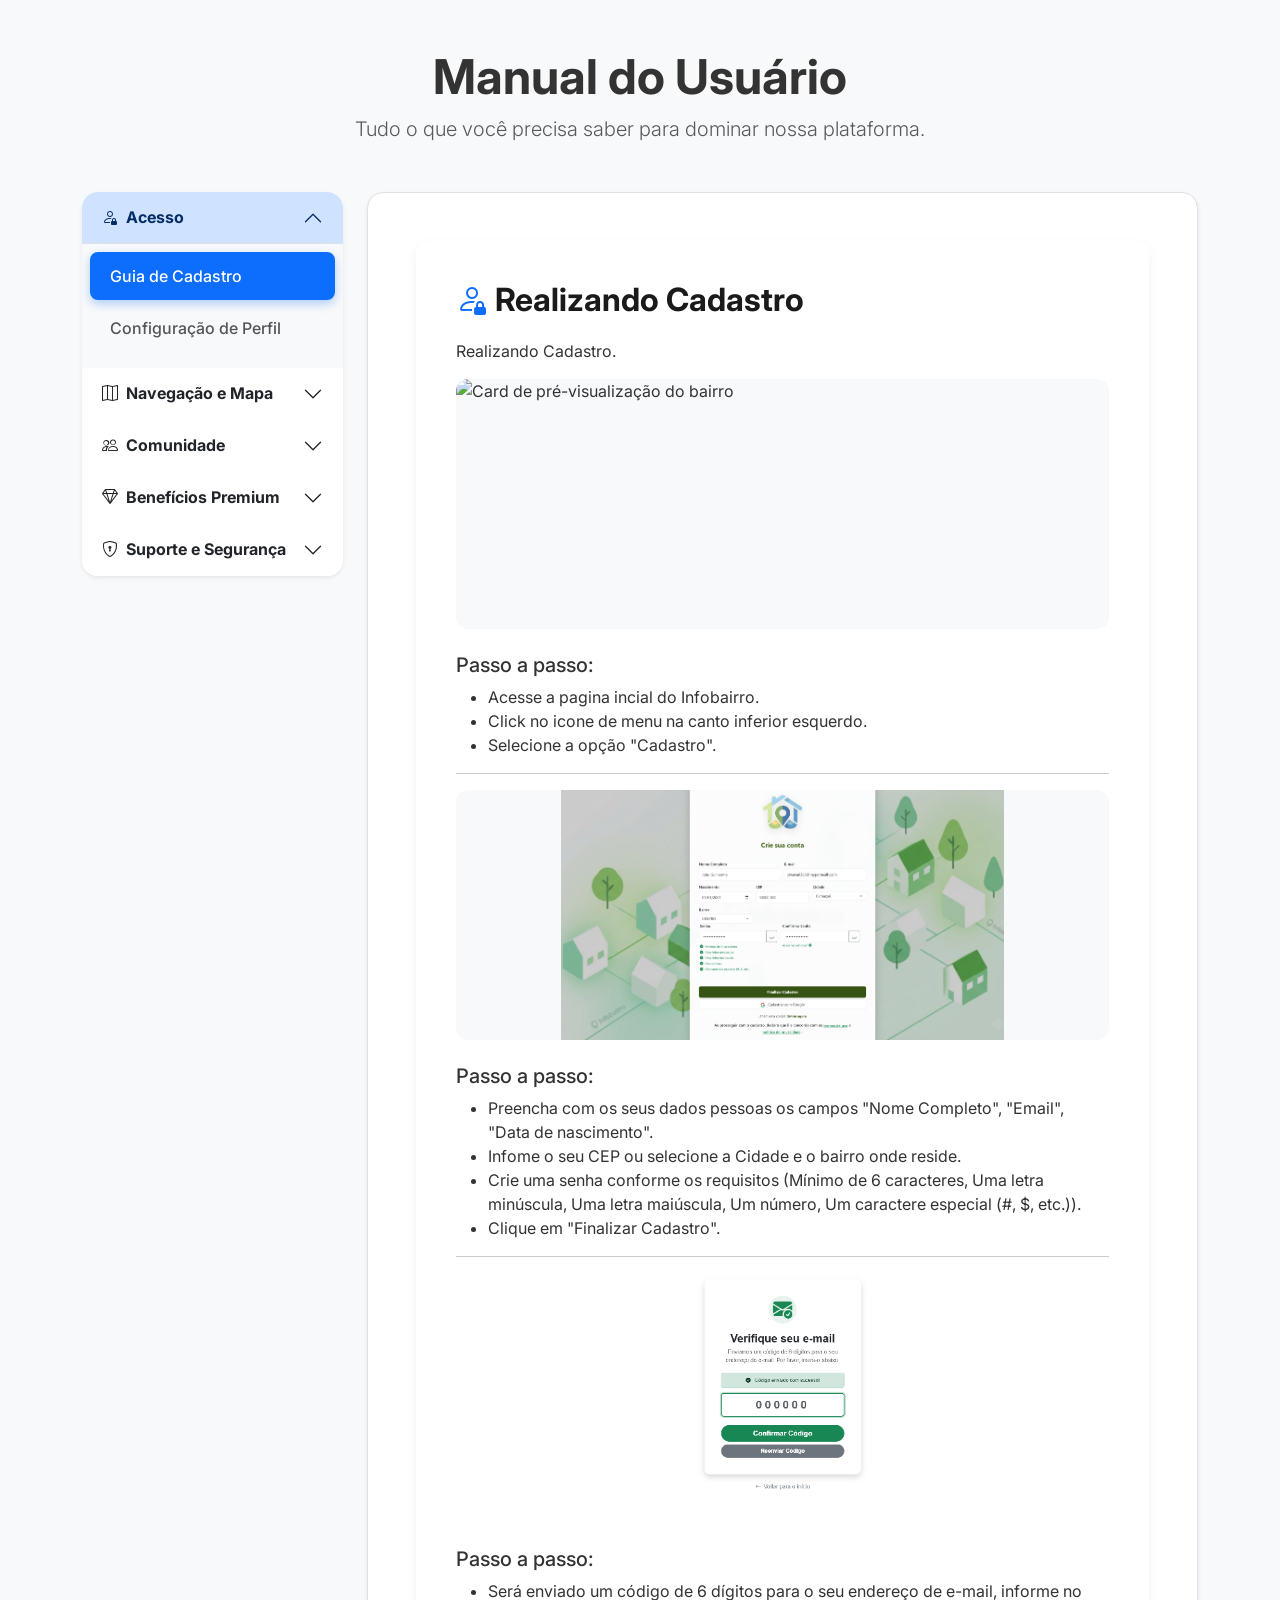
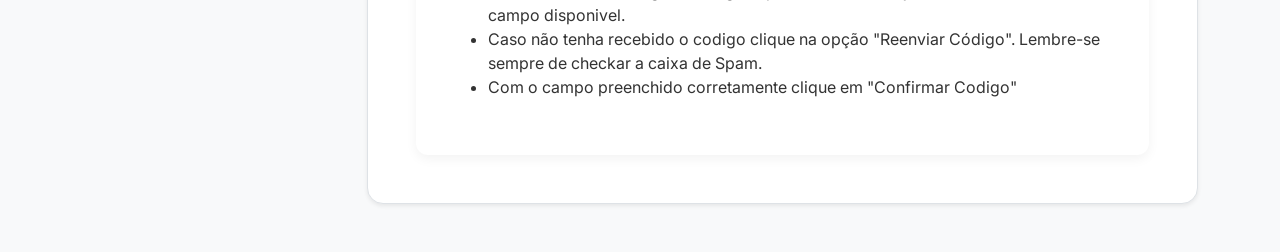
==== commit ff0fceb2: "feat: Implementação de conteúdo visual GIf nas seções de Acesso e Navegação." ====
--- a/index.html
+++ b/index.html
@@ -270,7 +270,13 @@
                 <p>Realizando Cadastro.</p>
 
                 <div class="media-placeholder">
-                  <span>[Inserir GIF ou Vídeo do Tutorial de Login]</span>
+                  <img
+                    src="./IMG/acesso-cadastro.gif"
+                    alt="Card de pré-visualização do bairro"
+                    width="100%"
+                    height="100%"
+                    draggable="false"
+                  />
                 </div>
 
                 <div class="mt-4">
@@ -283,7 +289,13 @@
                 </div>
                 <hr />
                 <div class="media-placeholder">
-                  <span>[Inserir GIF ou Vídeo do Tutorial de Login]</span>
+                  <img
+                    src="./IMG/cadastro estatico.png"
+                    alt="Card de pré-visualização do bairro"
+                    width="100%"
+                    height="100%"
+                    draggable="false"
+                  />
                 </div>
 
                 <div class="mt-4">
@@ -307,7 +319,14 @@
                 </div>
                 <hr />
                 <div class="media-placeholder">
-                  <span>[Inserir GIF ou Vídeo do Tutorial de Login]</span>
+                  <img
+                    src="./IMG/Codigo.png"
+                    alt="Card de pré-visualização do bairro"
+                    width="100%"
+                    height="100%"
+                    draggable="false"
+                    style="transform: scale(1.5)"
+                  />
                 </div>
 
                 <div class="mt-4">
@@ -339,7 +358,13 @@
                 </h2>
 
                 <div class="media-placeholder">
-                  <span>[Inserir GIF ou Vídeo do Tutorial de Login]</span>
+                  <img
+                    src="./IMG/acesso-configuracao.gif"
+                    alt="Card de pré-visualização do bairro"
+                    width="100%"
+                    height="100%"
+                    draggable="false"
+                  />
                 </div>
 
                 <div class="mt-4">
@@ -357,7 +382,13 @@
                   pessoais
                 </h3>
                 <div class="media-placeholder">
-                  <span>[Inserir GIF ou Vídeo do Tutorial de Login]</span>
+                  <img
+                    src="./IMG/editarDados.gif"
+                    alt="Card de pré-visualização do bairro"
+                    width="100%"
+                    height="100%"
+                    draggable="false"
+                  />
                 </div>
 
                 <div class="mt-4">
@@ -373,7 +404,13 @@
                   <i class="bi bi-person text-primary"></i> Alteração de Senha
                 </h3>
                 <div class="media-placeholder">
-                  <span>[Inserir GIF ou Vídeo do Tutorial de Login]</span>
+                  <img
+                    src="./IMG/alterarSenha.gif"
+                    alt="Card de pré-visualização do bairro"
+                    width="100%"
+                    height="100%"
+                    draggable="false"
+                  />
                 </div>
 
                 <div class="mt-4">
@@ -393,7 +430,13 @@
                   <i class="bi bi-person text-primary"></i> Exclusão de conta
                 </h3>
                 <div class="media-placeholder">
-                  <span>[Inserir GIF ou Vídeo do Tutorial de Login]</span>
+                  <img
+                    src="./IMG/excluirConta.gif"
+                    alt="Card de pré-visualização do bairro"
+                    width="100%"
+                    height="100%"
+                    draggable="false"
+                  />
                 </div>
 
                 <div class="mt-4">
@@ -486,7 +529,7 @@
 
                 <div class="media-placeholder">
                   <img
-                    src="./IMG/Filtro.png"
+                    src="./IMG/Gif filtros.gif"
                     alt="Filtros"
                     width="100%"
                     height="100%"
@@ -519,12 +562,11 @@
                       <strong>Transporte</strong>.
                     </li>
                   </ul>
-                  <p>
-                    <em
-                      >Dica: Combine diferentes filtros para encontrar o local
-                      ideal para sua moradia ou negócio!</em
-                    >
-                  </p>
+                  <div class="alert alert-info mt-4 border-0 shadow-sm">
+                    <i class="bi bi-info-circle-fill me-2"></i>
+                    <strong>Dica:</strong> Combine diferentes filtros para
+                    encontrar o local ideal para sua moradia ou negócio!
+                  </div>
                 </div>
               </div>
             </div>
@@ -547,7 +589,7 @@
                     width="100%"
                     height="100%"
                     draggable="false"
-                    style="transform: scale(1.5);"
+                    style="transform: scale(1.5)"
                   />
                 </div>
 
@@ -576,7 +618,7 @@
                     width="100%"
                     height="100%"
                     draggable="false"
-                    style="transform: scale(3);"
+                    style="transform: scale(3)"
                   />
                 </div>
 
--- a/css/style.css
+++ b/css/style.css
@@ -57,6 +57,12 @@
           .media-placeholder {
               height: 180px;
           }
+          .star-icon-custom {
+            font-size: 1.5em !important;
+          }
+      }
+
+      @media (min-width: 991px) and (max-width: 1201px) {
           .star-icon-custom {
             font-size: 1.5em !important;
           }
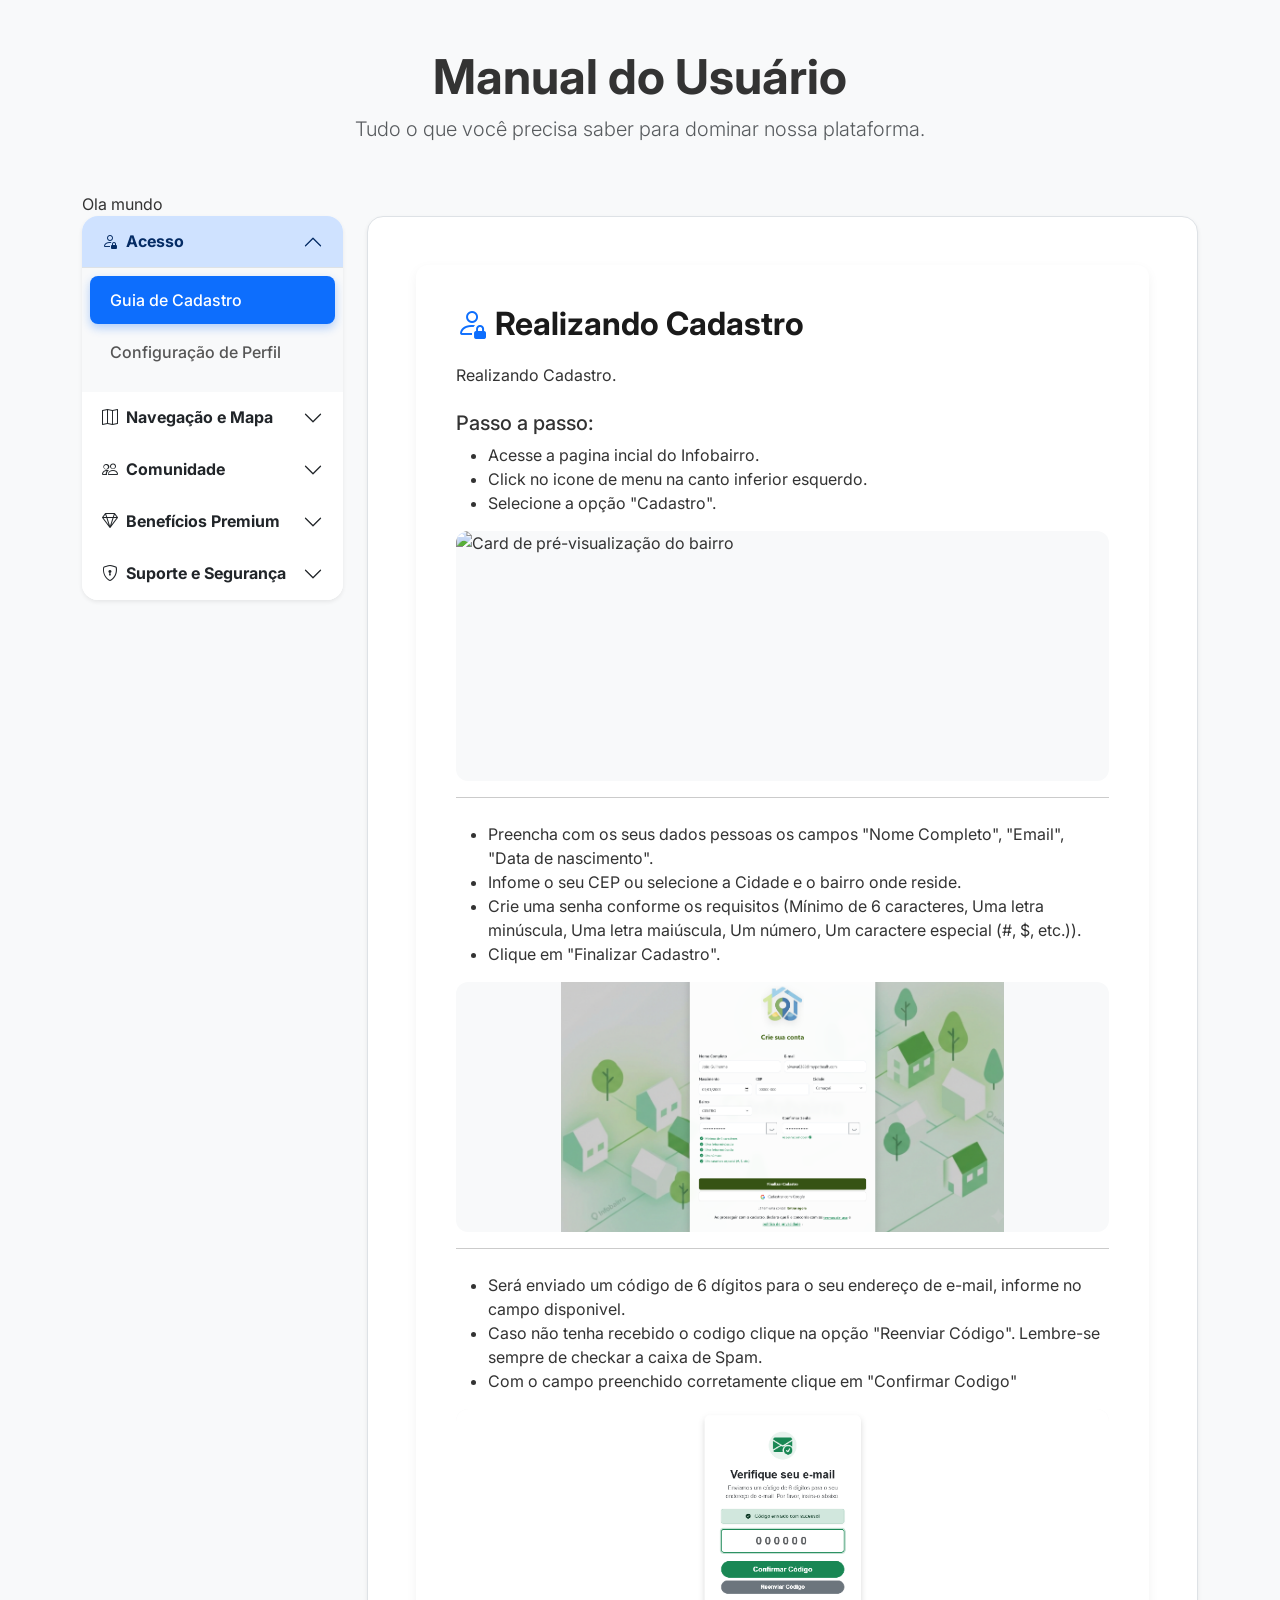
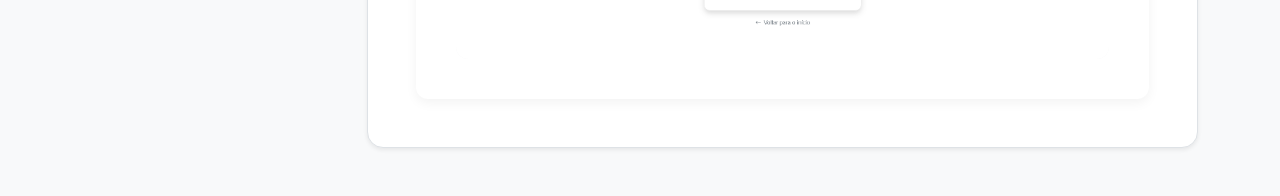
==== commit 52871cb0: "Adicionando tela de apresentação para o manual do usuario, feita pequena mudança na posição das imag" ====
--- a/index.html
+++ b/index.html
@@ -1,509 +1,338 @@
 <!doctype html>
 <html lang="pt-br">
-  <head>
-    <meta charset="UTF-8" />
-    <meta name="viewport" content="width=device-width, initial-scale=1.0" />
-    <title>Manual do Usuário | Sua Aplicação</title>
-    <link
-      href="https://cdn.jsdelivr.net/npm/bootstrap@5.3.0/dist/css/bootstrap.min.css"
-      rel="stylesheet"
-    />
-    <link
-      href="https://fonts.googleapis.com/css2?family=Inter:wght@400;600&display=swap"
-      rel="stylesheet"
-    />
-    <link
-      rel="stylesheet"
-      href="https://cdn.jsdelivr.net/npm/bootstrap-icons@1.11.0/font/bootstrap-icons.css"
-    />
-    <link rel="stylesheet" href="css/style.css" />
-  </head>
-
-  <body>
-    <div class="container py-5">
-      <header class="text-center mb-5">
-        <h1 class="display-5 fw-bold">Manual do Usuário</h1>
-        <p class="lead text-muted">
-          Tudo o que você precisa saber para dominar nossa plataforma.
-        </p>
-      </header>
-
-      <div class="row g-4">
-        <div class="col-lg-4 col-xl-3">
-          <div
-            class="accordion shadow-sm rounded-4 overflow-hidden"
-            id="menuManual"
-            data-tabs-control
-          >
-            <div class="accordion-item border-0">
-              <h2 class="accordion-header">
-                <button
-                  class="accordion-button fw-bold"
-                  type="button"
-                  data-bs-toggle="collapse"
-                  data-bs-target="#collapseAcesso"
-                >
-                  <i class="bi bi-person-lock me-2"></i> Acesso
-                </button>
+
+<head>
+  <meta charset="UTF-8" />
+  <meta name="viewport" content="width=device-width, initial-scale=1.0" />
+  <title>Manual do Usuário | InfoBairro</title>
+  <link href="https://cdn.jsdelivr.net/npm/bootstrap@5.3.0/dist/css/bootstrap.min.css" rel="stylesheet" />
+  <link href="https://fonts.googleapis.com/css2?family=Inter:wght@400;600&display=swap" rel="stylesheet" />
+  <link rel="stylesheet" href="https://cdn.jsdelivr.net/npm/bootstrap-icons@1.11.0/font/bootstrap-icons.css" />
+  <link rel="stylesheet" href="css/style.css" />
+</head>
+
+<body>
+  <div class="container py-5">
+    <header class="text-center mb-5">
+      <h1 class="display-5 fw-bold">Manual do Usuário</h1>
+      <p class="lead text-muted">
+        Tudo o que você precisa saber para dominar nossa plataforma.
+      </p>
+    </header>
+
+    <div>Ola mundo</div>
+
+    <div class="row g-4">
+      <div class="col-lg-4 col-xl-3">
+        <div class="accordion shadow-sm rounded-4 overflow-hidden" id="menuManual" data-tabs-control>
+          <div class="accordion-item border-0">
+            <h2 class="accordion-header">
+              <button class="accordion-button fw-bold" type="button" data-bs-toggle="collapse"
+                data-bs-target="#collapseAcesso">
+                <i class="bi bi-person-lock me-2"></i> Acesso
+              </button>
+            </h2>
+            <div id="collapseAcesso" class="accordion-collapse collapse show" data-bs-parent="#menuManual">
+              <div class="accordion-body p-2 bg-light">
+                <div class="nav flex-column nav-pills" role="tablist">
+                  <button class="nav-link active text-start mb-1" data-bs-toggle="pill"
+                    data-bs-target="#content-cadastro" type="button" role="tab">
+                    Guia de Cadastro
+                  </button>
+                  <button class="nav-link text-start" data-bs-toggle="pill" data-bs-target="#content-perfil"
+                    type="button" role="tab">
+                    Configuração de Perfil
+                  </button>
+                </div>
+              </div>
+            </div>
+          </div>
+
+          <div class="accordion-item border-0">
+            <h2 class="accordion-header">
+              <button class="accordion-button collapsed fw-bold" type="button" data-bs-toggle="collapse"
+                data-bs-target="#collapseNav">
+                <i class="bi bi-map me-2"></i> Navegação e Mapa
+              </button>
+            </h2>
+            <div id="collapseNav" class="accordion-collapse collapse" data-bs-parent="#menuManual">
+              <div class="accordion-body p-2 bg-light">
+                <div class="nav flex-column nav-pills" role="tablist">
+                  <button class="nav-link text-start mb-1" data-bs-toggle="pill" data-bs-target="#content-navegacao"
+                    type="button" role="tab">
+                    Navegação Interativa
+                  </button>
+                  <button class="nav-link text-start mb-1" data-bs-toggle="pill" data-bs-target="#content-filtros"
+                    type="button" role="tab">
+                    Uso de Filtros
+                  </button>
+                  <button class="nav-link text-start mb-1" data-bs-toggle="pill" data-bs-target="#content-informacao"
+                    type="button" role="tab">
+                    Estatísticas
+                  </button>
+                  <button class="nav-link text-start" data-bs-toggle="pill" data-bs-target="#content-resultado"
+                    type="button" role="tab">
+                    Avaliação
+                  </button>
+                </div>
+              </div>
+            </div>
+          </div>
+
+          <div class="accordion-item border-0">
+            <h2 class="accordion-header">
+              <button class="accordion-button collapsed fw-bold" type="button" data-bs-toggle="collapse"
+                data-bs-target="#collapseComu">
+                <i class="bi bi-people me-2"></i> Comunidade
+              </button>
+            </h2>
+            <div id="collapseComu" class="accordion-collapse collapse" data-bs-parent="#menuManual">
+              <div class="accordion-body p-2 bg-light">
+                <div class="nav flex-column nav-pills" role="tablist">
+                  <button class="nav-link text-start mb-1" data-bs-toggle="pill" data-bs-target="#content-atribuicao"
+                    type="button" role="tab">
+                    Atribuição de Estrelas
+                  </button>
+                  <button class="nav-link text-start mb-1" data-bs-toggle="pill" data-bs-target="#content-comentarios"
+                    type="button" role="tab">
+                    Inserção de Comentários
+                  </button>
+                  <button class="nav-link text-start" data-bs-toggle="pill" data-bs-target="#content-apresentacao"
+                    type="button" role="tab">
+                    Tela de Apresentação
+                  </button>
+                </div>
+              </div>
+            </div>
+          </div>
+
+          <div class="accordion-item border-0">
+            <h2 class="accordion-header">
+              <button class="accordion-button collapsed fw-bold" type="button" data-bs-toggle="collapse"
+                data-bs-target="#collapsePremium">
+                <i class="bi bi-gem me-2"></i> Benefícios Premium
+              </button>
+            </h2>
+            <div id="collapsePremium" class="accordion-collapse collapse" data-bs-parent="#menuManual">
+              <div class="accordion-body p-2 bg-light">
+                <div class="nav flex-column nav-pills" role="tablist">
+                  <button class="nav-link text-start" data-bs-toggle="pill" data-bs-target="#content-dashboard"
+                    type="button" role="tab">
+                    Dashboard
+                  </button>
+                </div>
+              </div>
+            </div>
+          </div>
+
+          <div class="accordion-item border-0 text-danger">
+            <h2 class="accordion-header">
+              <button class="accordion-button collapsed fw-bold" type="button" data-bs-toggle="collapse"
+                data-bs-target="#collapseSuporte">
+                <i class="bi bi-shield-lock me-2"></i> Suporte e Segurança
+              </button>
+            </h2>
+            <div id="collapseSuporte" class="accordion-collapse collapse" data-bs-parent="#menuManual">
+              <div class="accordion-body p-2 bg-light">
+                <div class="nav flex-column nav-pills" role="tablist">
+                  <button class="nav-link text-start" data-bs-toggle="pill" data-bs-target="#content-suporte"
+                    type="button" role="tab">
+                    Central de Ajuda
+                  </button>
+                </div>
+              </div>
+            </div>
+          </div>
+        </div>
+      </div>
+
+      <div class="col-lg-9">
+        <div class="tab-content bg-white p-4 p-md-5 rounded-4 shadow-sm border h-100" id="v-pills-tabContent">
+          <!-- Inicio da Aba "Acesso"-->
+          <div class="tab-pane fade show active" id="content-cadastro" role="tabpanel">
+            <div class="content-card">
+              <h2>
+                <i class="bi bi-person-lock text-primary"></i> Realizando
+                Cadastro
               </h2>
-              <div
-                id="collapseAcesso"
-                class="accordion-collapse collapse show"
-                data-bs-parent="#menuManual"
-              >
-                <div class="accordion-body p-2 bg-light">
-                  <div class="nav flex-column nav-pills" role="tablist">
-                    <button
-                      class="nav-link active text-start mb-1"
-                      data-bs-toggle="pill"
-                      data-bs-target="#content-cadastro"
-                      type="button"
-                      role="tab"
-                    >
-                      Guia de Cadastro
-                    </button>
-                    <button
-                      class="nav-link text-start"
-                      data-bs-toggle="pill"
-                      data-bs-target="#content-perfil"
-                      type="button"
-                      role="tab"
-                    >
-                      Configuração de Perfil
-                    </button>
-                  </div>
-                </div>
-              </div>
-            </div>
-
-            <div class="accordion-item border-0">
-              <h2 class="accordion-header">
-                <button
-                  class="accordion-button collapsed fw-bold"
-                  type="button"
-                  data-bs-toggle="collapse"
-                  data-bs-target="#collapseNav"
-                >
-                  <i class="bi bi-map me-2"></i> Navegação e Mapa
-                </button>
+              <p>Realizando Cadastro.</p>
+              <div class="mt-4">
+                <h5>Passo a passo:</h5>
+                <ul>
+                  <li>Acesse a pagina incial do Infobairro.</li>
+                  <li>Click no icone de menu na canto inferior esquerdo.</li>
+                  <li>Selecione a opção "Cadastro".</li>
+                </ul>
+              </div>
+
+              <div class="media-placeholder">
+                <img src="./IMG/acesso-cadastro.gif" alt="Card de pré-visualização do bairro" width="100%" height="100%"
+                  draggable="false" />
+              </div>
+
+              <hr />
+              <div class="mt-4">
+                <ul>
+                  <li>
+                    Preencha com os seus dados pessoas os campos "Nome
+                    Completo", "Email", "Data de nascimento".
+                  </li>
+                  <li>
+                    Infome o seu CEP ou selecione a Cidade e o bairro onde
+                    reside.
+                  </li>
+                  <li>
+                    Crie uma senha conforme os requisitos (Mínimo de 6
+                    caracteres, Uma letra minúscula, Uma letra maiúscula, Um
+                    número, Um caractere especial (#, $, etc.)).
+                  </li>
+                  <li>Clique em "Finalizar Cadastro".</li>
+                </ul>
+              </div>
+              <div class="media-placeholder">
+                <img src="./IMG/cadastro estatico.png" alt="Card de pré-visualização do bairro" width="100%"
+                  height="100%" draggable="false" />
+              </div>
+
+              <hr />
+              <div class="mt-4">
+                <ul>
+                  <li>
+                    Será enviado um código de 6 dígitos para o seu endereço de
+                    e-mail, informe no campo disponivel.
+                  </li>
+                  <li>
+                    Caso não tenha recebido o codigo clique na opção "Reenviar
+                    Código". Lembre-se sempre de checkar a caixa de Spam.
+                  </li>
+                  <li>
+                    Com o campo preenchido corretamente clique em "Confirmar
+                    Codigo"
+                  </li>
+                </ul>
+              </div>
+              <div class="media-placeholder">
+                <img src="./IMG/Codigo.png" alt="Card de pré-visualização do bairro" width="100%" height="100%"
+                  draggable="false" style="transform: scale(1.5)" />
+              </div>
+
+            </div>
+          </div>
+
+          <!--  **************** Gerenciar Perfil *******************-->
+          <div class="tab-pane fade" id="content-perfil" role="tabpanel">
+            <div class="content-card">
+              <h2>
+                <i class="bi bi-person text-primary"></i> Gerenciando o seu
+                Perfil
               </h2>
-              <div
-                id="collapseNav"
-                class="accordion-collapse collapse"
-                data-bs-parent="#menuManual"
-              >
-                <div class="accordion-body p-2 bg-light">
-                  <div class="nav flex-column nav-pills" role="tablist">
-                    <button
-                      class="nav-link text-start mb-1"
-                      data-bs-toggle="pill"
-                      data-bs-target="#content-navegacao"
-                      type="button"
-                      role="tab"
-                    >
-                      Navegação Interativa
-                    </button>
-                    <button
-                      class="nav-link text-start mb-1"
-                      data-bs-toggle="pill"
-                      data-bs-target="#content-filtros"
-                      type="button"
-                      role="tab"
-                    >
-                      Uso de Filtros
-                    </button>
-                    <button
-                      class="nav-link text-start mb-1"
-                      data-bs-toggle="pill"
-                      data-bs-target="#content-informacao"
-                      type="button"
-                      role="tab"
-                    >
-                      Estatísticas
-                    </button>
-                    <button
-                      class="nav-link text-start"
-                      data-bs-toggle="pill"
-                      data-bs-target="#content-resultado"
-                      type="button"
-                      role="tab"
-                    >
-                      Avaliação
-                    </button>
-                  </div>
-                </div>
-              </div>
-            </div>
-
-            <div class="accordion-item border-0">
-              <h2 class="accordion-header">
-                <button
-                  class="accordion-button collapsed fw-bold"
-                  type="button"
-                  data-bs-toggle="collapse"
-                  data-bs-target="#collapseComu"
-                >
-                  <i class="bi bi-people me-2"></i> Comunidade
-                </button>
+              <div class="mt-4">
+                <h5>Passo a passo:</h5>
+                <ul>
+                  <li>Acesse a pagina incial do Infobairro.</li>
+                  <li>Clique no icone de menu na canto inferior esquerdo.</li>
+                  <li>Selecione a opção "Configurações".</li>
+                </ul>
+              </div>
+
+              <div class="media-placeholder">
+                <img src="./IMG/acesso-configuracao.gif" alt="Card de pré-visualização do bairro" width="100%"
+                  height="100%" draggable="false" />
+              </div>
+
+              <hr />
+
+              <h3>
+                <i class="bi bi-person text-primary"></i> Editando dados
+                pessoais
+              </h3>
+              <div class="mt-4">
+                <h5>Passo a passo:</h5>
+                <ul>
+                  <li>Em dados pessoas clique no botão "Editar"</li>
+                  <li>Altere o campo desejado.</li>
+                  <li>Clique em "Salvar Alterações"</li>
+                </ul>
+              </div>
+              <div class="media-placeholder">
+                <img src="./IMG/editarDados.gif" alt="Card de pré-visualização do bairro" width="100%" height="100%"
+                  draggable="false" />
+              </div>
+
+              <hr />
+              <h3>
+                <i class="bi bi-person text-primary"></i> Alteração de Senha
+              </h3>
+              <div class="mt-4">
+                <h5>Passo a passo:</h5>
+                <ul>
+                  <li>Em Segurança clique no botão "Alterar Senha".</li>
+                  <li>Informe sua senha atual.</li>
+                  <li>
+                    Crie sua nova senha conforme os requisitos (Mínimo de 6
+                    caracteres, Uma letra minúscula, Uma letra maiúscula, Um
+                    número, Um caractere especial (#, $, etc.)).
+                  </li>
+                </ul>
+              </div>
+              <div class="media-placeholder">
+                <img src="./IMG/alterarSenha.gif" alt="Card de pré-visualização do bairro" width="100%" height="100%"
+                  draggable="false" />
+              </div>
+
+              <hr />
+              <h3>
+                <i class="bi bi-person text-primary"></i> Exclusão de conta
+              </h3>
+              <div class="mt-4">
+                <h5>Passo a passo:</h5>
+                <ul>
+                  <li>Em Zona de perigo clique no botão "Excluir Conta".</li>
+                  <li>Confirme a exclusão no botão "Sim, Excluir tudo"</li>
+                </ul>
+              </div>
+              <div class="media-placeholder">
+                <img src="./IMG/excluirConta.gif" alt="Card de pré-visualização do bairro" width="100%" height="100%"
+                  draggable="false" />
+              </div>
+
+            </div>
+          </div>
+          <!-- Fim da Aba "Acesso"-->
+
+          <!-- Inicio da Aba "Navegação e Mapa"-->
+
+          <!--  **************** Navegação Interativa *******************-->
+
+          <div class="tab-pane fade" id="content-navegacao" role="tabpanel">
+            <div class="content-card">
+              <h2>
+                <i class="bi bi-compass text-primary"></i> Navegação no
+                Sistema
               </h2>
-              <div
-                id="collapseComu"
-                class="accordion-collapse collapse"
-                data-bs-parent="#menuManual"
-              >
-                <div class="accordion-body p-2 bg-light">
-                  <div class="nav flex-column nav-pills" role="tablist">
-                    <button
-                      class="nav-link text-start mb-1"
-                      data-bs-toggle="pill"
-                      data-bs-target="#content-atribuicao"
-                      type="button"
-                      role="tab"
-                    >
-                      Atribuição de Estrelas
-                    </button>
-                    <button
-                      class="nav-link text-start mb-1"
-                      data-bs-toggle="pill"
-                      data-bs-target="#content-comentarios"
-                      type="button"
-                      role="tab"
-                    >
-                      Inserção de Comentários
-                    </button>
-                    <button
-                      class="nav-link text-start"
-                      data-bs-toggle="pill"
-                      data-bs-target="#content-apresentacao"
-                      type="button"
-                      role="tab"
-                    >
-                      Tela de Apresentação
-                    </button>
-                  </div>
-                </div>
-              </div>
-            </div>
-
-            <div class="accordion-item border-0">
-              <h2 class="accordion-header">
-                <button
-                  class="accordion-button collapsed fw-bold"
-                  type="button"
-                  data-bs-toggle="collapse"
-                  data-bs-target="#collapsePremium"
-                >
-                  <i class="bi bi-gem me-2"></i> Benefícios Premium
-                </button>
-              </h2>
-              <div
-                id="collapsePremium"
-                class="accordion-collapse collapse"
-                data-bs-parent="#menuManual"
-              >
-                <div class="accordion-body p-2 bg-light">
-                  <div class="nav flex-column nav-pills" role="tablist">
-                    <button
-                      class="nav-link text-start"
-                      data-bs-toggle="pill"
-                      data-bs-target="#content-dashboard"
-                      type="button"
-                      role="tab"
-                    >
-                      Dashboard
-                    </button>
-                  </div>
-                </div>
-              </div>
-            </div>
-
-            <div class="accordion-item border-0 text-danger">
-              <h2 class="accordion-header">
-                <button
-                  class="accordion-button collapsed fw-bold"
-                  type="button"
-                  data-bs-toggle="collapse"
-                  data-bs-target="#collapseSuporte"
-                >
-                  <i class="bi bi-shield-lock me-2"></i> Suporte e Segurança
-                </button>
-              </h2>
-              <div
-                id="collapseSuporte"
-                class="accordion-collapse collapse"
-                data-bs-parent="#menuManual"
-              >
-                <div class="accordion-body p-2 bg-light">
-                  <div class="nav flex-column nav-pills" role="tablist">
-                    <button
-                      class="nav-link text-start"
-                      data-bs-toggle="pill"
-                      data-bs-target="#content-suporte"
-                      type="button"
-                      role="tab"
-                    >
-                      Central de Ajuda
-                    </button>
-                  </div>
-                </div>
-              </div>
-            </div>
-          </div>
-        </div>
-
-        <div class="col-lg-9">
-          <div
-            class="tab-content bg-white p-4 p-md-5 rounded-4 shadow-sm border h-100"
-            id="v-pills-tabContent"
-          >
-            <!-- Inicio da Aba "Acesso"-->
-            <div
-              class="tab-pane fade show active"
-              id="content-cadastro"
-              role="tabpanel"
-            >
-              <div class="content-card">
-                <h2>
-                  <i class="bi bi-person-lock text-primary"></i> Realizando
-                  Cadastro
-                </h2>
-                <p>Realizando Cadastro.</p>
-
-                <div class="media-placeholder">
-                  <img
-                    src="./IMG/acesso-cadastro.gif"
-                    alt="Card de pré-visualização do bairro"
-                    width="100%"
-                    height="100%"
-                    draggable="false"
-                  />
-                </div>
-
-                <div class="mt-4">
-                  <h5>Passo a passo:</h5>
-                  <ul>
-                    <li>Acesse a pagina incial do Infobairro.</li>
-                    <li>Click no icone de menu na canto inferior esquerdo.</li>
-                    <li>Selecione a opção "Cadastro".</li>
-                  </ul>
-                </div>
-                <hr />
-                <div class="media-placeholder">
-                  <img
-                    src="./IMG/cadastro estatico.png"
-                    alt="Card de pré-visualização do bairro"
-                    width="100%"
-                    height="100%"
-                    draggable="false"
-                  />
-                </div>
-
-                <div class="mt-4">
-                  <h5>Passo a passo:</h5>
-                  <ul>
-                    <li>
-                      Preencha com os seus dados pessoas os campos "Nome
-                      Completo", "Email", "Data de nascimento".
-                    </li>
-                    <li>
-                      Infome o seu CEP ou selecione a Cidade e o bairro onde
-                      reside.
-                    </li>
-                    <li>
-                      Crie uma senha conforme os requisitos (Mínimo de 6
-                      caracteres, Uma letra minúscula, Uma letra maiúscula, Um
-                      número, Um caractere especial (#, $, etc.)).
-                    </li>
-                    <li>Clique em "Finalizar Cadastro".</li>
-                  </ul>
-                </div>
-                <hr />
-                <div class="media-placeholder">
-                  <img
-                    src="./IMG/Codigo.png"
-                    alt="Card de pré-visualização do bairro"
-                    width="100%"
-                    height="100%"
-                    draggable="false"
-                    style="transform: scale(1.5)"
-                  />
-                </div>
-
-                <div class="mt-4">
-                  <h5>Passo a passo:</h5>
-                  <ul>
-                    <li>
-                      Será enviado um código de 6 dígitos para o seu endereço de
-                      e-mail, informe no campo disponivel.
-                    </li>
-                    <li>
-                      Caso não tenha recebido o codigo clique na opção "Reenviar
-                      Código". Lembre-se sempre de checkar a caixa de Spam.
-                    </li>
-                    <li>
-                      Com o campo preenchido corretamente clique em "Confirmar
-                      Codigo"
-                    </li>
-                  </ul>
-                </div>
-              </div>
-            </div>
-
-            <!--  **************** Gerenciar Perfil *******************-->
-            <div class="tab-pane fade" id="content-perfil" role="tabpanel">
-              <div class="content-card">
-                <h2>
-                  <i class="bi bi-person text-primary"></i> Gerenciando o seu
-                  Perfil
-                </h2>
-
-                <div class="media-placeholder">
-                  <img
-                    src="./IMG/acesso-configuracao.gif"
-                    alt="Card de pré-visualização do bairro"
-                    width="100%"
-                    height="100%"
-                    draggable="false"
-                  />
-                </div>
-
-                <div class="mt-4">
-                  <h5>Passo a passo:</h5>
-                  <ul>
-                    <li>Acesse a pagina incial do Infobairro.</li>
-                    <li>Clique no icone de menu na canto inferior esquerdo.</li>
-                    <li>Selecione a opção "Configurações".</li>
-                  </ul>
-                </div>
-                <hr />
-
-                <h3>
-                  <i class="bi bi-person text-primary"></i> Editando dados
-                  pessoais
-                </h3>
-                <div class="media-placeholder">
-                  <img
-                    src="./IMG/editarDados.gif"
-                    alt="Card de pré-visualização do bairro"
-                    width="100%"
-                    height="100%"
-                    draggable="false"
-                  />
-                </div>
-
-                <div class="mt-4">
-                  <h5>Passo a passo:</h5>
-                  <ul>
-                    <li>Em dados pessoas clique no botão "Editar"</li>
-                    <li>Altere o campo desejado.</li>
-                    <li>Clique em "Salvar Alterações"</li>
-                  </ul>
-                </div>
-                <hr />
-                <h3>
-                  <i class="bi bi-person text-primary"></i> Alteração de Senha
-                </h3>
-                <div class="media-placeholder">
-                  <img
-                    src="./IMG/alterarSenha.gif"
-                    alt="Card de pré-visualização do bairro"
-                    width="100%"
-                    height="100%"
-                    draggable="false"
-                  />
-                </div>
-
-                <div class="mt-4">
-                  <h5>Passo a passo:</h5>
-                  <ul>
-                    <li>Em Segurança clique no botão "Alterar Senha".</li>
-                    <li>Informe sua senha atual.</li>
-                    <li>
-                      Crie sua nova senha conforme os requisitos (Mínimo de 6
-                      caracteres, Uma letra minúscula, Uma letra maiúscula, Um
-                      número, Um caractere especial (#, $, etc.)).
-                    </li>
-                  </ul>
-                </div>
-                <hr />
-                <h3>
-                  <i class="bi bi-person text-primary"></i> Exclusão de conta
-                </h3>
-                <div class="media-placeholder">
-                  <img
-                    src="./IMG/excluirConta.gif"
-                    alt="Card de pré-visualização do bairro"
-                    width="100%"
-                    height="100%"
-                    draggable="false"
-                  />
-                </div>
-
-                <div class="mt-4">
-                  <h5>Passo a passo:</h5>
-                  <ul>
-                    <li>Em Zona de perigo clique no botão "Excluir Conta".</li>
-                    <li>Confirme a exclusão no botão "Sim, Excluir tudo"</li>
-                  </ul>
-                </div>
-              </div>
-            </div>
-            <!-- Fim da Aba "Acesso"-->
-
-            <!-- Inicio da Aba "Navegação e Mapa"-->
-
-            <!--  **************** Navegação Interativa *******************-->
-
-            <div class="tab-pane fade" id="content-navegacao" role="tabpanel">
-              <div class="content-card">
-                <h2>
-                  <i class="bi bi-compass text-primary"></i> Navegação no
-                  Sistema
-                </h2>
-                <p class="text-muted">
-                  Explore o mapa interativo e acesse as principais
-                  funcionalidades da plataforma com facilidade.
+              <p class="text-muted">
+                Explore o mapa interativo e acesse as principais
+                funcionalidades da plataforma com facilidade.
+              </p>
+
+              
+              <div class="mt-4">
+                <p>
+                  <strong>Explorando o Mapa:</strong> Nossa interface foi
+                  desenhada para ser totalmente interativa. Navegue livremente
+                  pelas regiões e, ao selecionar o marcador (pin) de qualquer
+                  bairro no mapa, uma janela de pré-visualização surgirá na
+                  parte inferior da tela, exibindo um resumo rápido com as
+                  principais estatísticas locais.
                 </p>
-
                 <div class="row g-3 justify-content-center">
                   <div class="media-placeholder">
-                    <img
-                      src="./IMG/Gif Navegação infobairro.gif"
-                      alt="Card de pré-visualização do bairro"
-                      width="100%"
-                      height="100%"
-                      draggable="false"
-                    />
+                    <img src="./IMG/Gif Navegação infobairro.gif" alt="Card de pré-visualização do bairro" width="100%"
+                      height="100%" draggable="false" />
                   </div>
                 </div>
-
-                <div class="mt-4">
-                  <p>
-                    <strong>Explorando o Mapa:</strong> Nossa interface foi
-                    desenhada para ser totalmente interativa. Navegue livremente
-                    pelas regiões e, ao selecionar o marcador (pin) de qualquer
-                    bairro no mapa, uma janela de pré-visualização surgirá na
-                    parte inferior da tela, exibindo um resumo rápido com as
-                    principais estatísticas locais.
-                  </p>
-                  <div class="row g-3 justify-content-center">
-                    <div
-                      class="media-placeholder shadow-sm mb-3"
-                      style="
-                        height: 220px;
-                        overflow: hidden;
-                        border-radius: 10px;
-                      "
-                    >
-                      <img
-                        src="IMG/Menu.png"
-                        alt="Menu de ações"
-                        class="w-100 h-100"
-                        style="object-fit: contain; object-position: top"
-                        draggable="false"
-                      />
-                    </div>
-                  </div>
+                
+                <div class="mt-4">  
 
                   <p>
                     <strong>Seu Perfil:</strong> Ao clicar no ícone
@@ -513,1041 +342,951 @@
                     comentários que você já publicou na plataforma e encerrar a
                     sua sessão de forma segura.
                   </p>
-                </div>
-              </div>
-            </div>
-
-            <div class="tab-pane fade" id="content-filtros" role="tabpanel">
-              <div class="content-card">
-                <h2>
-                  <i class="bi bi-funnel text-primary"></i> Uso de Filtros
-                </h2>
-                <p class="text-muted">
-                  Refine sua busca e encontre exatamente a região que atende às
-                  suas necessidades.
+                  <div class="row g-3 justify-content-center">
+                    <div class="media-placeholder shadow-sm mb-3" style="
+                        height: 220px;
+                        overflow: hidden;
+                        border-radius: 10px;
+                        ">
+                    <img src="IMG/Menu.png" alt="Menu de ações" class="w-100 h-100"
+                    style="object-fit: contain; object-position: top" draggable="false" />
+                  </div>
+                  </div>
+                </div>
+
+              </div>
+            </div>
+          </div>
+
+          <div class="tab-pane fade" id="content-filtros" role="tabpanel">
+            <div class="content-card">
+              <h2>
+                <i class="bi bi-funnel text-primary"></i> Uso de Filtros
+              </h2>
+              <p class="text-muted">
+                Refine sua busca e encontre exatamente a região que atende às
+                suas necessidades.
+              </p>
+
+              
+              <div class="mt-4">
+                <p>
+                  Procurando por algo específico? Clique no ícone de lupa para
+                  abrir a nossa gaveta de filtros inteligentes. O sistema
+                  oferece múltiplas formas de refinar sua pesquisa:
                 </p>
-
+                <ul>
+                  <li>
+                    <strong>Busca Direta:</strong> Digite o nome exato do
+                    bairro que deseja analisar.
+                  </li>
+                  <li>
+                    <strong>Filtro por Cidade:</strong> Delimite o mapa para
+                    mostrar apenas os bairros de um município específico.
+                  </li>
+                  <li>
+                    <strong>Categorias de Qualidade:</strong> Onde o sistema
+                    realmente brilha! Filtre bairros que possuem as melhores
+                    notas em categorias cruciais para você, como
+                    <strong>Infraestrutura</strong>,
+                    <strong>Segurança</strong>, <strong>Lazer</strong> e
+                    <strong>Transporte</strong>.
+                  </li>
+                </ul>
                 <div class="media-placeholder">
-                  <img
-                    src="./IMG/Gif filtros.gif"
-                    alt="Filtros"
-                    width="100%"
-                    height="100%"
-                    draggable="false"
-                    srcset=""
-                  />
-                </div>
-
-                <div class="mt-4">
-                  <p>
-                    Procurando por algo específico? Clique no ícone de lupa para
-                    abrir a nossa gaveta de filtros inteligentes. O sistema
-                    oferece múltiplas formas de refinar sua pesquisa:
-                  </p>
-                  <ul>
-                    <li>
-                      <strong>Busca Direta:</strong> Digite o nome exato do
-                      bairro que deseja analisar.
-                    </li>
-                    <li>
-                      <strong>Filtro por Cidade:</strong> Delimite o mapa para
-                      mostrar apenas os bairros de um município específico.
-                    </li>
-                    <li>
-                      <strong>Categorias de Qualidade:</strong> Onde o sistema
-                      realmente brilha! Filtre bairros que possuem as melhores
-                      notas em categorias cruciais para você, como
-                      <strong>Infraestrutura</strong>,
-                      <strong>Segurança</strong>, <strong>Lazer</strong> e
-                      <strong>Transporte</strong>.
-                    </li>
-                  </ul>
-                  <div class="alert alert-info mt-4 border-0 shadow-sm">
-                    <i class="bi bi-info-circle-fill me-2"></i>
-                    <strong>Dica:</strong> Combine diferentes filtros para
-                    encontrar o local ideal para sua moradia ou negócio!
+                  <img src="./IMG/Gif filtros.gif" alt="Filtros" width="100%" height="100%" draggable="false" srcset="" />
+                </div>
+                <div class="alert alert-info mt-4 border-0 shadow-sm">
+                  <i class="bi bi-info-circle-fill me-2"></i>
+                  <strong>Dica:</strong> Combine diferentes filtros para
+                  encontrar o local ideal para sua moradia ou negócio!
+                </div>
+              </div>
+            </div>
+          </div>
+
+          <div class="tab-pane fade" id="content-informacao" role="tabpanel">
+            <div class="content-card">
+              <h2>
+                <i class="bi bi-card-heading text-primary"></i> Cards de
+                Informação
+              </h2>
+              <p class="text-muted">
+                Mergulhe em dados aprofundados sobre cada região através de
+                relatórios segmentados.
+              </p>
+
+              
+              <div class="mt-4">
+                <p>
+                  Ao abrir os detalhes de um bairro, as informações não são
+                  jogadas todas de uma vez. Elas são organizadas em
+                  <strong>Cards Temáticos</strong> que funcionam como atalhos
+                  visuais.
+                </p>
+                <div class="media-placeholder">
+                  <img src="./IMG/Cards.png" alt="Detalhes" width="100%" height="100%" draggable="false"
+                    style="transform: scale(1.5)" />
+                </div>
+                <p>
+                  Clique em qualquer um dos cards para expandir e ler
+                  informações detalhadas sobre aquela estatística
+                  correspondente. Por exemplo: ao selecionar o card de
+                  <strong>“Entrega”</strong>, o sistema exibirá gráficos,
+                  dados de acessibilidade e avaliações sobre como funcionam os
+                  serviços de delivery, transportadoras e correios naquelas
+                  ruas específicas.
+                </p>
+              </div>
+
+              <div class="media-placeholder">
+                <img src="./IMG/CardInformativo.png" alt="Exemplo de Card Informativo" width="100%" height="100%"
+                  draggable="false" style="transform: scale(3)" />
+              </div>
+
+              <div class="mt-4">
+                <h5>
+                  <i class="bi bi-patch-question text-primary me-2"></i>Entenda as Métricas
+                </h5>
+                <p>
+                  Para garantir que você compreenda exatamente como cada nota
+                  é calculada, disponibilizamos guias explicativos em todos os
+                  indicadores. Ao clicar no ícone de ajuda
+                  <i class="bi bi-info-circle-fill" style="color: #555"></i>
+                  localizado no canto de cada card, um painel informativo será
+                  exibido com a definição detalhada daquela categoria.
+                </p>
+
+                <div class="alert alert-light border-start border-primary border-4 py-2">
+                  <small class="text-muted">
+                    <i class="bi bi-lightbulb me-1"></i>
+                    <strong>Exemplo Visual:</strong> Na imagem acima, vemos o
+                    informativo do card de <strong>Entrega</strong>, explica
+                    que a nota considera a facilidade de acesso de
+                    transportadoras, a cobertura de aplicativos de delivery ou
+                    a frequência de distribuição postal na região.
+                  </small>
+                </div>
+              </div>
+            </div>
+          </div>
+
+          <div class="tab-pane fade" id="content-resultado" role="tabpanel">
+            <div class="content-card">
+              <h2>
+                <i class="bi bi-star-half text-primary"></i> Avaliação
+                Comunitária
+              </h2>
+              <p class="text-muted">
+                Sua voz tem poder! Compartilhe sua experiência real e ajude a
+                construir um mapa mais fiel à realidade de cada região.
+              </p>
+
+              
+
+              <div class="mt-4">
+                <h5>Como contribuir?</h5>
+                <p>
+                  Acreditamos que ninguém conhece melhor um lugar do que quem
+                  vive nele. Por isso, nossa plataforma libera um canal de
+                  feedback exclusivo para moradores.
+                </p>
+
+                <div class="row g-4 align-items-center">
+                  <div class="col-lg-7">
+                    <ul class="list-unstyled">
+                      <li class="mb-3">
+                        <i class="bi bi-check-circle-fill text-success me-2"></i>
+                        <strong>Reconhecimento Automático:</strong> O sistema
+                        identifica se o bairro visualizado é o mesmo que você
+                        cadastrou no seu perfil.
+                      </li>
+                      <li class="mb-3">
+                        <i class="bi bi-check-circle-fill text-success me-2"></i>
+                        <strong>Acesso Rápido:</strong> Se você for um morador
+                        local, o botão
+                        <button class="btn btn-light text-primary btn-star-glow border-0 shadow-sm w-sm-auto"
+                          type="button">
+                          <i class="bi bi-star-fill me-2"></i>Avaliar!
+                        </button>
+                        aparecerá automaticamente.
+                      </li>
+                      <li>
+                        <i class="bi bi-check-circle-fill text-success me-2"></i>
+                        <strong>Impacto Real:</strong> Suas notas de 1 a 5
+                        alimentam os gráficos de infraestrutura, segurança e
+                        lazer que todos os outros usuários consultam.
+                      </li>
+                    </ul>
                   </div>
-                </div>
-              </div>
-            </div>
-
-            <div class="tab-pane fade" id="content-informacao" role="tabpanel">
-              <div class="content-card">
-                <h2>
-                  <i class="bi bi-card-heading text-primary"></i> Cards de
-                  Informação
-                </h2>
-                <p class="text-muted">
-                  Mergulhe em dados aprofundados sobre cada região através de
-                  relatórios segmentados.
+
+                  <div class="col-lg-5">
+                    <div class="p-3 border rounded-3 bg-light shadow-sm text-center">
+                      <h6 class="text-uppercase fw-bold small text-muted mb-3">
+                        Teste a Interação abaixo:
+                      </h6>
+
+                      <div class="star-rating-wrapper">
+                        <div class="d-flex justify-content-center align-items-center mb-2">
+                          <i class="bi bi-star-fill star-icon-custom" data-value="1"></i>
+                          <i class="bi bi-star-fill star-icon-custom" data-value="2"></i>
+                          <i class="bi bi-star-fill star-icon-custom" data-value="3"></i>
+                          <i class="bi bi-star-fill star-icon-custom" data-value="4"></i>
+                          <i class="bi bi-star-fill star-icon-custom" data-value="5"></i>
+                        </div>
+                        <input type="hidden" name="rating" value="0" />
+                        <div class="feedback-text fw-bold" style="min-height: 24px">
+                          Toque para votar
+                        </div>
+                      </div>
+
+                      <small class="text-muted mt-2 d-block">
+                        Experimente passar o mouse ou tocar nas estrelas para
+                        ver o sistema em ação.
+                      </small>
+                    </div>
+                  </div>
+                </div>
+
+<div class="media-placeholder mb-4">
+                <img src="./IMG/MeuBairroAvaliar.png" alt="Demonstração da tela de avaliação" width="100%" height="100%"
+                  draggable="false" />
+              </div>
+
+                <div class="alert alert-info mt-4 border-0 shadow-sm">
+                  <i class="bi bi-info-circle-fill me-2"></i>
+                  <strong>Lembre-se:</strong> Você pode editar sua avaliação a
+                  qualquer momento caso sua percepção sobre o bairro mude.
+                </div>
+              </div>
+            </div>
+          </div>
+          <!-- FIm da Aba "Navegação e mapa"-->
+
+          <!-- Inicio da Aba "Comunidade e Interação"-->
+
+          <div class="tab-pane fade" id="content-atribuicao" role="tabpanel">
+            <div class="content-card">
+              <h2>
+                <i class="bi bi-people text-primary"></i> Avaliação dos
+                bairros
+              </h2>
+              <p>
+                Veja como colaborar com outros usuários e participar das
+                notas.
+              </p>
+
+              
+              <h5>Como avaliar um bairro:</h5>
+              <ul>
+                <li>Selecione o bairro em que você reside.</li>
+                <li>
+                  Clique no card da categoria desejada (ex: Segurança, Saúde,
+                  Lazer)
+                </li>
+                <li>
+                  Clique nas estrelas correspondentes para registrar sua nota
+                  de 1 a 5
+                </li>
+              </ul>
+              <div class="media-placeholder">
+                <img src="./IMG/Inserção de estrelas.gif" alt="Card de pré-visualização do bairro" width="100%"
+                  height="100%" draggable="false" />
+              </div>
+              <div class="alert alert-info" role="alert">
+                <i class="bi bi-info-circle"></i>
+                <strong>Lembre-se:</strong>Apenas moradores cadastrados podem
+                avaliar o bairro através da inserção de estrelas!
+              </div>
+            </div>
+          </div>
+
+          <!--  **************** Inserção de Comentarios *******************-->
+
+          <div class="tab-pane fade" id="content-comentarios" role="tabpanel">
+            <div class="content-card">
+              <h2>
+                <i class="bi bi-people text-primary"></i>
+                Interação
+              </h2>
+              <p>
+                Veja como colaborar com outros usuários e participar da aba
+                comentarios.
+              </p>
+
+              
+              <h5>Como compartilhar sua experiência:</h5>
+              <ul>
+                <li>
+                  Escreva seu comentário sobre o bairro, sendo morador ou
+                  visitante (informação será mostrada para quem vizualizar seu
+                  comentário)
+                </li>
+                <li>Seja honesto e compartilhe apenas fatos verdadeiros</li>
+                <li>
+                  Mantenha o respeito e a empatia: evite palavras de baixo
+                  calão e ofensas
+                </li>
+                <li>
+                  Clique no botão
+                  <button class="btn btn-light text-primary btn-star-glow border-0 shadow-sm w-sm-auto" type="button">
+                    <i class="bi bi-star-fill me-2"></i>Enviar
+                  </button>
+                  para publicar sua contribuição à comunidade
+                </li>
+              </ul>
+              <div class="media-placeholder">
+                <img src="./IMG/inserção de comentários.gif" alt="Card de pré-visualização do bairro" width="100%"
+                  height="100%" draggable="false" />
+              </div>
+              <div class="alert alert-info" role="alert">
+                <i class="bi bi-info-circle"></i>
+                <strong>Lembre-se:</strong> Comentários que violarem nossas
+                diretrizes de respeito e convivência podem ser removidos.
+                Contamos com a sua colaboração para uma plataforma melhor!
+              </div>
+            </div>
+          </div>
+
+          <!--  **************** Tela de Apresentação *******************-->
+          <div class="tab-pane fade" id="content-apresentacao" role="tabpanel">
+            <div class="content-card">
+              <h2>
+                <i class="bi bi-people text-primary"></i>
+                Apresentação
+              </h2>
+              <p>Veja como acessar a tela de apresentação.</p>
+
+              <h5>
+                Como acessar a tela de apresentação das avaliações gerais:
+              </h5>
+              <ul>
+                <li>
+                  Na página principal do InfoBairro, selecione o bairro
+                  escolhido clicando em cima do PIN colorido onde contém a
+                  numeração de nota geral
+                </li>
+                <li>
+                  Ao clicar, irá aparecer um card na parte inferior da tela
+                  apresentando um resumo das avaliações
+                </li>
+                <li>
+                  Clique no botão
+                  <button class="btn btn-light text-primary btn-star-glow border-0 shadow-sm w-sm-auto" type="button">
+                    <i class="bi bi-star-fill me-2"></i>Detalhes Completos
+                  </button>
+                </li>
+                <li>
+                  O usuário será levado a página de Tela de Apresentação, onde
+                  mostra os cards das avaliações específicas (Segurança,
+                  Saúde, Educação...), A aba de comentários sobre a localidade
+                  ; contendo todas as informações sucintas e atualizadas sobre
+                  o bairro.
+                </li>
+              </ul>
+              <div class="media-placeholder">
+                <img src="./IMG/página de interação.gif" alt="Card de pré-visualização do bairro" width="100%"
+                  height="100%" draggable="false" />
+              </div>
+            </div>
+          </div>
+
+          <!-- Fim da Aba "Comunidade e Interação"-->
+
+          <!-- Inicio da Aba "Beneficios Premium"-->
+          <div class="tab-pane fade" id="content-dashboard" role="tabpanel">
+            <div class="content-section text-center">
+              <div class="mb-4">
+                <span class="badge bg-warning text-dark mb-2">Exclusivo</span>
+                <h2>Benefícios Premium</h2>
+              </div>
+
+              <div class="sub-topic text-start">
+                <h4>Dashboard Avançado</h4>
+                <p>
+                  Acesse métricas exclusivas, KPIs em tempo real e relatórios
+                  exportáveis que só o plano Premium oferece.
                 </p>
-
                 <div class="media-placeholder">
-                  <img
-                    src="./IMG/Cards.png"
-                    alt="Detalhes"
-                    width="100%"
-                    height="100%"
-                    draggable="false"
-                    style="transform: scale(1.5)"
-                  />
-                </div>
-
-                <div class="mt-4">
-                  <p>
-                    Ao abrir os detalhes de um bairro, as informações não são
-                    jogadas todas de uma vez. Elas são organizadas em
-                    <strong>Cards Temáticos</strong> que funcionam como atalhos
-                    visuais.
-                  </p>
-                  <p>
-                    Clique em qualquer um dos cards para expandir e ler
-                    informações detalhadas sobre aquela estatística
-                    correspondente. Por exemplo: ao selecionar o card de
-                    <strong>“Entrega”</strong>, o sistema exibirá gráficos,
-                    dados de acessibilidade e avaliações sobre como funcionam os
-                    serviços de delivery, transportadoras e correios naquelas
-                    ruas específicas.
-                  </p>
-                </div>
-
-                <div class="media-placeholder">
-                  <img
-                    src="./IMG/CardInformativo.png"
-                    alt="Exemplo de Card Informativo"
-                    width="100%"
-                    height="100%"
-                    draggable="false"
-                    style="transform: scale(3)"
-                  />
-                </div>
-
-                <div class="mt-4">
-                  <h5>
-                    <i class="bi bi-patch-question text-primary me-2"></i
-                    >Entenda as Métricas
-                  </h5>
-                  <p>
-                    Para garantir que você compreenda exatamente como cada nota
-                    é calculada, disponibilizamos guias explicativos em todos os
-                    indicadores. Ao clicar no ícone de ajuda
-                    <i class="bi bi-info-circle-fill" style="color: #555"></i>
-                    localizado no canto de cada card, um painel informativo será
-                    exibido com a definição detalhada daquela categoria.
-                  </p>
-
-                  <div
-                    class="alert alert-light border-start border-primary border-4 py-2"
-                  >
-                    <small class="text-muted">
-                      <i class="bi bi-lightbulb me-1"></i>
-                      <strong>Exemplo Visual:</strong> Na imagem acima, vemos o
-                      informativo do card de <strong>Entrega</strong>, explica
-                      que a nota considera a facilidade de acesso de
-                      transportadoras, a cobertura de aplicativos de delivery ou
-                      a frequência de distribuição postal na região.
-                    </small>
-                  </div>
-                </div>
-              </div>
-            </div>
-
-            <div class="tab-pane fade" id="content-resultado" role="tabpanel">
-              <div class="content-card">
-                <h2>
-                  <i class="bi bi-star-half text-primary"></i> Avaliação
-                  Comunitária
-                </h2>
-                <p class="text-muted">
-                  Sua voz tem poder! Compartilhe sua experiência real e ajude a
-                  construir um mapa mais fiel à realidade de cada região.
-                </p>
-
-                <div class="media-placeholder mb-4">
-                  <img
-                    src="./IMG/MeuBairroAvaliar.png"
-                    alt="Demonstração da tela de avaliação"
-                    width="100%"
-                    height="100%"
-                    draggable="false"
-                  />
-                </div>
-
-                <div class="mt-4">
-                  <h5>Como contribuir?</h5>
-                  <p>
-                    Acreditamos que ninguém conhece melhor um lugar do que quem
-                    vive nele. Por isso, nossa plataforma libera um canal de
-                    feedback exclusivo para moradores.
-                  </p>
-
-                  <div class="row g-4 align-items-center">
-                    <div class="col-lg-7">
-                      <ul class="list-unstyled">
-                        <li class="mb-3">
-                          <i
-                            class="bi bi-check-circle-fill text-success me-2"
-                          ></i>
-                          <strong>Reconhecimento Automático:</strong> O sistema
-                          identifica se o bairro visualizado é o mesmo que você
-                          cadastrou no seu perfil.
-                        </li>
-                        <li class="mb-3">
-                          <i
-                            class="bi bi-check-circle-fill text-success me-2"
-                          ></i>
-                          <strong>Acesso Rápido:</strong> Se você for um morador
-                          local, o botão
-                          <button
-                            class="btn btn-light text-primary btn-star-glow border-0 shadow-sm w-sm-auto"
-                            type="button"
-                          >
-                            <i class="bi bi-star-fill me-2"></i>Avaliar!
-                          </button>
-                          aparecerá automaticamente.
-                        </li>
-                        <li>
-                          <i
-                            class="bi bi-check-circle-fill text-success me-2"
-                          ></i>
-                          <strong>Impacto Real:</strong> Suas notas de 1 a 5
-                          alimentam os gráficos de infraestrutura, segurança e
-                          lazer que todos os outros usuários consultam.
-                        </li>
-                      </ul>
-                    </div>
-
-                    <div class="col-lg-5">
-                      <div
-                        class="p-3 border rounded-3 bg-light shadow-sm text-center"
-                      >
-                        <h6
-                          class="text-uppercase fw-bold small text-muted mb-3"
-                        >
-                          Teste a Interação abaixo:
-                        </h6>
-
-                        <div class="star-rating-wrapper">
-                          <div
-                            class="d-flex justify-content-center align-items-center mb-2"
-                          >
-                            <i
-                              class="bi bi-star-fill star-icon-custom"
-                              data-value="1"
-                            ></i>
-                            <i
-                              class="bi bi-star-fill star-icon-custom"
-                              data-value="2"
-                            ></i>
-                            <i
-                              class="bi bi-star-fill star-icon-custom"
-                              data-value="3"
-                            ></i>
-                            <i
-                              class="bi bi-star-fill star-icon-custom"
-                              data-value="4"
-                            ></i>
-                            <i
-                              class="bi bi-star-fill star-icon-custom"
-                              data-value="5"
-                            ></i>
-                          </div>
-                          <input type="hidden" name="rating" value="0" />
-                          <div
-                            class="feedback-text fw-bold"
-                            style="min-height: 24px"
-                          >
-                            Toque para votar
-                          </div>
-                        </div>
-
-                        <small class="text-muted mt-2 d-block">
-                          Experimente passar o mouse ou tocar nas estrelas para
-                          ver o sistema em ação.
-                        </small>
+                  <span>[Inserir Conteudo]</span>
+                </div>
+              </div>
+            </div>
+          </div>
+          <!-- FIm da Aba "Beneficios Premium"-->
+
+          <!-- Inicio da Aba "Suporte e Segurança"-->
+          <div class="tab-pane fade" id="content-suporte" role="tabpanel">
+            <div class="content-card">
+              <div class="accordion accordion-flush" id="accordionLegal">
+                <div class="accordion-item mb-3 border rounded">
+                  <h2 class="accordion-header">
+                    <button class="accordion-button collapsed fw-bold" type="button" data-bs-toggle="collapse"
+                      data-bs-target="#sup1">
+                      Suporte ao Usuário
+                    </button>
+                  </h2>
+                  <div id="sup1" class="accordion-collapse collapse" data-bs-parent="#accordionLegal">
+                    <div class="accordion-body">
+                      <h2>
+                        <br />
+                        <i class="bi bi-shield-check text-primary"></i>
+                        Suporte e Segurança
+                      </h2>
+
+                      <p style="color: #635e5e">
+                        Sua segurança é nossa prioridade. Entenda as proteções
+                        e como pedir ajuda.
+                      </p>
+                      <h5>Como contatar o nosso suporte:</h5>
+                      <ul>
+                        <li>Clique na aba de Contato</li>
+                        <li>Copie o email de suporte</li>
+                        <li>
+                          Envie um email detalhando seu problema ou dúvida
+                        </li>
+                      </ul>
+                      <br /><br />
+                      <div class="media-placeholder">
+                        <span><img src="./IMG/Acesso-contato.png" alt="" style="max-width: 100%; height: auto"
+                            draggable="false" /></span>
+                      </div>
+                      <br />
+                      <br />
+
+                      <br />
+                      <br />
+                      <div class="media-placeholder">
+                        <span><img src="./IMG/Contato-Infobairro.png" alt="" style="max-width: 100%; height: auto"
+                            draggable="false" /></span>
+                      </div>
+                      <br />
+                      <div class="mt-4">
+                        <h5>Boas Práticas:</h5>
+                        <ol>
+                          <li>Nunca compartilhe sua senha com terceiros.</li>
+                          <li>
+                            Evite repetir senhas em sites e serviços diferentes.
+                          </li>
+                          <li>
+                            Em caso de dúvidas, nosso chat funciona 24/7.
+                          </li>
+                        </ol>
                       </div>
                     </div>
                   </div>
-
-                  <div class="alert alert-info mt-4 border-0 shadow-sm">
-                    <i class="bi bi-info-circle-fill me-2"></i>
-                    <strong>Lembre-se:</strong> Você pode editar sua avaliação a
-                    qualquer momento caso sua percepção sobre o bairro mude.
-                  </div>
-                </div>
-              </div>
-            </div>
-            <!-- FIm da Aba "Navegação e mapa"-->
-
-            <!-- Inicio da Aba "Comunidade e Interação"-->
-
-            <div class="tab-pane fade" id="content-atribuicao" role="tabpanel">
-              <div class="content-card">
-                <h2>
-                  <i class="bi bi-people text-primary"></i> Avaliação dos
-                  bairros
-                </h2>
-                <p>
-                  Veja como colaborar com outros usuários e participar das
-                  notas.
-                </p>
-
-                <div class="media-placeholder">
-                  <span>[Inserir GIF de como postar um comentário]</span>
-                </div>
-
-                <h5>Como avaliar um bairro:</h5>
-                <ul>
-                  <li>Selecione o bairro em que você reside.</li>
-                  <li>
-                    Clique no card da categoria desejada (ex: Segurança, Saúde,
-                    Lazer)
-                  </li>
-                  <li>
-                    Clique nas estrelas correspondentes para registrar sua nota
-                    de 1 a 5
-                  </li>
-                </ul>
-                <div class="alert alert-info" role="alert">
-                  <i class="bi bi-info-circle"></i>
-                  <strong>Lembre-se:</strong>Apenas moradores cadastrados podem
-                  avaliar o bairro através da inserção de estrelas!
-                </div>
-              </div>
-            </div>
-
-            <!--  **************** Inserção de Comentarios *******************-->
-
-            <div class="tab-pane fade" id="content-comentarios" role="tabpanel">
-              <div class="content-card">
-                <h2>
-                  <i class="bi bi-people text-primary"></i>
-                  Interação
-                </h2>
-                <p>
-                  Veja como colaborar com outros usuários e participar da aba
-                  comentarios.
-                </p>
-
-                <div class="media-placeholder">
-                  <span>[Inserir GIF de como postar um comentário]</span>
-                </div>
-
-                <h5>Como compartilhar sua experiência:</h5>
-                <ul>
-                  <li>
-                    Escreva seu comentário sobre o bairro, sendo morador ou
-                    visitante (informação será mostrada para quem vizualizar seu
-                    comentário)
-                  </li>
-                  <li>Seja honesto e compartilhe apenas fatos verdadeiros</li>
-                  <li>
-                    Mantenha o respeito e a empatia: evite palavras de baixo
-                    calão e ofensas
-                  </li>
-                  <li>
-                    Clique no botão
-                    <button
-                      class="btn btn-light text-primary btn-star-glow border-0 shadow-sm w-sm-auto"
-                      type="button"
-                    >
-                      <i class="bi bi-star-fill me-2"></i>Enviar
+                </div>
+
+                <div class="accordion-item mb-3 border rounded">
+                  <h2 class="accordion-header">
+                    <button class="accordion-button collapsed fw-bold" type="button" data-bs-toggle="collapse"
+                      data-bs-target="#sup2">
+                      Política de Privacidade
                     </button>
-                    para publicar sua contribuição à comunidade
-                  </li>
-                </ul>
-                <div class="alert alert-info" role="alert">
-                  <i class="bi bi-info-circle"></i>
-                  <strong>Lembre-se:</strong> Comentários que violarem nossas
-                  diretrizes de respeito e convivência podem ser removidos.
-                  Contamos com a sua colaboração para uma plataforma melhor!
-                </div>
-              </div>
-            </div>
-
-            <!--  **************** Tela de Apresentação *******************-->
-            <div
-              class="tab-pane fade"
-              id="content-apresentacao"
-              role="tabpanel"
-            >
-              <div class="content-card">
-                <h2>
-                  <i class="bi bi-people text-primary"></i>
-                  Apresentação
-                </h2>
-                <p>Veja como acessar a tela de apresentação.</p>
-
-                <div class="media-placeholder">
-                  <span>[Inserir GIF de como postar um comentário]</span>
-                </div>
-                <h5>
-                  Como acessar a tela de apresentação das avaliações gerais:
-                </h5>
-                <ul>
-                  <li>
-                    Na página principal do InfoBairro, selecione o bairro
-                    escolhido clicando em cima do PIN colorido onde contém a
-                    numeração de nota geral
-                  </li>
-                  <li>
-                    Ao clicar, irá aparecer um card na parte inferior da tela
-                    apresentando um resumo das avaliações
-                  </li>
-                  <li>
-                    Clique no botão
-                    <button
-                      class="btn btn-light text-primary btn-star-glow border-0 shadow-sm w-sm-auto"
-                      type="button"
-                    >
-                      <i class="bi bi-star-fill me-2"></i>Detalhes Completos
-                    </button>
-                  </li>
-                  <li>
-                    O usuário será levado a página de Tela de Apresentação, onde
-                    mostra os cards das avaliações específicas (Segurança,
-                    Saúde, Educação...), A aba de comentários sobre a localidade
-                    ; contendo todas as informações sucintas e atualizadas sobre
-                    o bairro.
-                  </li>
-                </ul>
-              </div>
-            </div>
-
-            <!-- Fim da Aba "Comunidade e Interação"-->
-
-            <!-- Inicio da Aba "Beneficios Premium"-->
-            <div class="tab-pane fade" id="content-dashboard" role="tabpanel">
-              <div class="content-section text-center">
-                <div class="mb-4">
-                  <span class="badge bg-warning text-dark mb-2">Exclusivo</span>
-                  <h2>Benefícios Premium</h2>
-                </div>
-
-                <div class="sub-topic text-start">
-                  <h4>Dashboard Avançado</h4>
-                  <p>
-                    Acesse métricas exclusivas, KPIs em tempo real e relatórios
-                    exportáveis que só o plano Premium oferece.
-                  </p>
-                  <div class="media-placeholder">
-                    <span>[Inserir Conteudo]</span>
-                  </div>
-                </div>
-              </div>
-            </div>
-            <!-- FIm da Aba "Beneficios Premium"-->
-
-            <!-- Inicio da Aba "Suporte e Segurança"-->
-            <div class="tab-pane fade" id="content-suporte" role="tabpanel">
-              <div class="content-card">
-                <div class="accordion accordion-flush" id="accordionLegal">
-                  <div class="accordion-item mb-3 border rounded">
-                    <h2 class="accordion-header">
-                      <button
-                        class="accordion-button collapsed fw-bold"
-                        type="button"
-                        data-bs-toggle="collapse"
-                        data-bs-target="#sup1"
-                      >
-                        Suporte ao Usuário
-                      </button>
-                    </h2>
-                    <div
-                      id="sup1"
-                      class="accordion-collapse collapse"
-                      data-bs-parent="#accordionLegal"
-                    >
-                      <div class="accordion-body">
-                        <h2>
-                          <br />
-                          <i class="bi bi-shield-check text-primary"></i>
-                          Suporte e Segurança
-                        </h2>
-
-                        <p style="color: #635e5e">
-                          Sua segurança é nossa prioridade. Entenda as proteções
-                          e como pedir ajuda.
-                        </p>
-                        <h5>Como contatar o nosso suporte:</h5>
-                        <ul>
-                          <li>Clique na aba de Contato</li>
-                          <li>Copie o email de suporte</li>
-                          <li>
-                            Envie um email detalhando seu problema ou dúvida
-                          </li>
-                        </ul>
-                        <br /><br />
-                        <div class="media-placeholder">
-                          <span
-                            ><img
-                              src="./IMG/Acesso-contato.png"
-                              alt=""
-                              style="max-width: 100%; height: auto"
-                              draggable="false"
-                          /></span>
-                        </div>
+                  </h2>
+                  <div id="sup2" class="accordion-collapse collapse" data-bs-parent="#accordionLegal">
+                    <div class="accordion-body">
+                      <br />
+                      <br />
+                      <h4 style="color: #838383">
+                        Como tratamos seus dados sob a LGPD.
+                      </h4>
+                      <br />
+                      <br />
+
+                      <h5>1. Coleta de Dados</h5>
+
+                      <br />
+                      O InfoBairro poderá coletar os seguintes dados:
+                      <ul>
                         <br />
+                        <li>
+                          Dados cadastrais fornecidos voluntariamente pelo
+                          usuário (quando aplicável);
+                        </li>
                         <br />
-
+                        <li>
+                          Dados de uso e navegação dentro da plataforma;
+                        </li>
                         <br />
+                        <li>
+                          Dados de localização: obtidos via navegador ou
+                          dispositivo para identificar se o usuário é morador
+                          ou visitante de um bairro;
+                        </li>
                         <br />
-                        <div class="media-placeholder">
-                          <span
-                            ><img
-                              src="./IMG/Contato-Infobairro.png"
-                              alt=""
-                              style="max-width: 100%; height: auto"
-                              draggable="false"
-                          /></span>
-                        </div>
+                        <li>
+                          Informações técnicas: endereço IP, tipo de navegador
+                          e modelo do dispositivo.
+                        </li>
+                      </ul>
+                      <br />
+                      <h5>2. Uso dos dados de localização</h5>
+                      <br />
+                      Os dados de localização são utilizados exclusivamente
+                      para:
+                      <br />
+                      <br />
+                      <ul>
+                        <li>
+                          Identificar a relação do usuário com o bairro
+                          avaliado (morador ou visitante);
+                        </li>
                         <br />
-                        <div class="mt-4">
-                          <h5>Boas Práticas:</h5>
-                          <ol>
-                            <li>Nunca compartilhe sua senha com terceiros.</li>
-                            <li>
-                              Ative a Autenticação de Dois Fatores (2FA) nas
-                              configurações.
-                            </li>
-                            <li>
-                              Em caso de dúvidas, nosso chat funciona 24/7.
-                            </li>
-                          </ol>
-                        </div>
+                        <li>
+                          Melhorar a contextualização das avaliações e
+                          comentários;
+                        </li>
+                        <br />
+                        <li>
+                          Aprimorar a experiência do usuário e a precisão das
+                          informações exibidas.
+                        </li>
+                      </ul>
+                      <br />
+                      <br />
+
+
+                      <div class="alert alert-info" role="alert">
+                        <i class="bi bi-info-circle"></i>
+                        <strong>Importante:</strong> O InfoBairro não utiliza dados de
+                        localização para rastreamento contínuo, nem para fins
+                        comerciais ou publicitários invasivos.
                       </div>
+                      <br />
+                      <h5>3. Compartilhamento de Dados</h5>
+                      <br />
+                      O compartilhamento de dados ocorre de forma limitada:
+                      <br />
+                      <br />
+                      <ul>
+                        <li>
+                          Prestadores de serviços: Como o Google Maps,
+                          estritamente para funcionalidades de mapa e
+                          geolocalização;
+                        </li>
+                        <br />
+                        <li>
+                          Autoridades públicas: Apenas quando exigido por lei
+                          ou ordem judicial;
+                        </li>
+                        <br />
+                        <li>
+                          Não há comercialização ou venda de dados pessoais
+                          para terceiros.
+                        </li>
+                      </ul>
+                      <br />
+                      <h5>4. Armazenamento e Segurança</h5>
+                      <br />
+                      Os dados são armazenados em ambientes seguros,
+                      protegidos por medidas técnicas contra acessos não
+                      autorizados e vazamentos. Eles são mantidos apenas pelo
+                      tempo necessário para cumprir as finalidades descritas
+                      nesta política.
+
+                      <br />
+                      <br />
+                      <h5>5. Direitos do Usuário</h5>
+                      <br />
+                      Nos termos da lei, o usuário tem direito a:
+                      <br />
+                      <br />
+                      <ul>
+                        <li>
+                          Confirmar a existência de tratamento de seus dados;
+                        </li>
+                        <br />
+                        <li>
+                          Acessar, corrigir ou atualizar suas informações
+                          pessoais;
+                        </li>
+                        <br />
+                        <li>
+                          Solicitar a exclusão ou anonimização de dados
+                          (quando aplicável);
+                        </li>
+                        <br />
+                        <li>
+                          Revogar consentimentos previamente concedidos.
+                        </li>
+                      </ul>
+                      <br />
+                      <p>
+                       <div class="alert alert-info" role="alert">
+                          <i class="bi bi-info-circle"></i>
+                          <strong>As solicitações podem ser feitas através dos canais
+                            oficiais de contato do InfoBairro.</strong>
+                        </small>
+                      </div>
+
+                      </p>
+                      <br />
+                      <h5>6. Serviços de Terceiros e Atualizações</h5>
+                      <br />
+                      A utilização de mapas está sujeita às políticas do
+                      Google. Recomendamos a leitura dos termos desses
+                      fornecedores.
+                      <br />
+
+                      Esta Política pode ser atualizada periodicamente. Ao
+                      continuar utilizando o InfoBairro, o usuário declara
+                      estar ciente da coleta e uso de seus dados conforme aqui
+                      descrito.
                     </div>
                   </div>
-
-                  <div class="accordion-item mb-3 border rounded">
-                    <h2 class="accordion-header">
-                      <button
-                        class="accordion-button collapsed fw-bold"
-                        type="button"
-                        data-bs-toggle="collapse"
-                        data-bs-target="#sup2"
-                      >
-                        Política de Privacidade
-                      </button>
-                    </h2>
-                    <div
-                      id="sup2"
-                      class="accordion-collapse collapse"
-                      data-bs-parent="#accordionLegal"
-                    >
-                      <div class="accordion-body">
-                        <br />
-                        <br />
-                        <h4 style="color: #838383">
-                          Como tratamos seus dados sob a LGPD.
-                        </h4>
-                        <br />
-                        <br />
-
-                        <h5>1. Coleta de Dados</h5>
-
-                        <br />
-                        O InfoBairro poderá coletar os seguintes dados:
-                        <ul>
-                          <br />
-                          <li>
-                            Dados cadastrais fornecidos voluntariamente pelo
-                            usuário (quando aplicável);
-                          </li>
-                          <br />
-                          <li>
-                            Dados de uso e navegação dentro da plataforma;
-                          </li>
-                          <br />
-                          <li>
-                            Dados de localização: obtidos via navegador ou
-                            dispositivo para identificar se o usuário é morador
-                            ou visitante de um bairro;
-                          </li>
-                          <br />
-                          <li>
-                            Informações técnicas: endereço IP, tipo de navegador
-                            e modelo do dispositivo.
-                          </li>
-                        </ul>
-                        <br />
-                        <h5>2. Uso dos dados de localização</h5>
-                        <br />
-                        Os dados de localização são utilizados exclusivamente
-                        para:
-                        <br />
-                        <br />
-                        <ul>
-                          <li>
-                            Identificar a relação do usuário com o bairro
-                            avaliado (morador ou visitante);
-                          </li>
-                          <br />
-                          <li>
-                            Melhorar a contextualização das avaliações e
-                            comentários;
-                          </li>
-                          <br />
-                          <li>
-                            Aprimorar a experiência do usuário e a precisão das
-                            informações exibidas.
-                          </li>
-                        </ul>
-                        <br />
-                        <br />
-                        <p>
-                          <b>Importante:</b> O InfoBairro não utiliza dados de
-                          localização para rastreamento contínuo, nem para fins
-                          comerciais ou publicitários invasivos.
-                        </p>
-                        <br />
-                        <h5>3. Compartilhamento de Dados</h5>
-                        <br />
-                        O compartilhamento de dados ocorre de forma limitada:
-                        <br />
-                        <br />
-                        <ul>
-                          <li>
-                            Prestadores de serviços: Como o Google Maps,
-                            estritamente para funcionalidades de mapa e
-                            geolocalização;
-                          </li>
-                          <br />
-                          <li>
-                            Autoridades públicas: Apenas quando exigido por lei
-                            ou ordem judicial;
-                          </li>
-                          <br />
-                          <li>
-                            Não há comercialização ou venda de dados pessoais
-                            para terceiros.
-                          </li>
-                        </ul>
-                        <br />
-                        <h5>4. Armazenamento e Segurança</h5>
-                        <br />
-                        Os dados são armazenados em ambientes seguros,
-                        protegidos por medidas técnicas contra acessos não
-                        autorizados e vazamentos. Eles são mantidos apenas pelo
-                        tempo necessário para cumprir as finalidades descritas
-                        nesta política.
-
-                        <br />
-                        <br />
-                        <h5>5. Direitos do Usuário</h5>
-                        <br />
-                        Nos termos da lei, o usuário tem direito a:
-                        <br />
-                        <br />
-                        <ul>
-                          <li>
-                            Confirmar a existência de tratamento de seus dados;
-                          </li>
-                          <br />
-                          <li>
-                            Acessar, corrigir ou atualizar suas informações
-                            pessoais;
-                          </li>
-                          <br />
-                          <li>
-                            Solicitar a exclusão ou anonimização de dados
-                            (quando aplicável);
-                          </li>
-                          <br />
-                          <li>
-                            Revogar consentimentos previamente concedidos.
-                          </li>
-                        </ul>
-                        <br />
-                        <p>
-                          <b
-                            >As solicitações podem ser feitas através dos canais
-                            oficiais de contato do InfoBairro.</b
-                          >
-                        </p>
-                        <br />
-                        <h5>6. Serviços de Terceiros e Atualizações</h5>
-                        <br />
-                        A utilização de mapas está sujeita às políticas do
-                        Google. Recomendamos a leitura dos termos desses
-                        fornecedores.
-                        <br />
-
-                        Esta Política pode ser atualizada periodicamente. Ao
-                        continuar utilizando o InfoBairro, o usuário declara
-                        estar ciente da coleta e uso de seus dados conforme aqui
-                        descrito.
-                      </div>
+                </div>
+
+                <div class="accordion-item mb-3 border rounded">
+                  <h2 class="accordion-header">
+                    <button class="accordion-button collapsed fw-bold" type="button" data-bs-toggle="collapse"
+                      data-bs-target="#sup3">
+                      Termos de Uso
+                    </button>
+                  </h2>
+                  <div id="sup3" class="accordion-collapse collapse" data-bs-parent="#accordionLegal">
+                    <div class="accordion-body">
+                      <h5>1. Sobre os Termos de Uso</h5>
+                      <br />
+                      Antes de utilizar a plataforma InfoBairro, é importante
+                      compreender que o acesso ao site implica na leitura e
+                      concordância com os Termos de Uso da plataforma.
+                      <br />
+                      Esses termos existem para garantir que o uso das
+                      informações disponibilizadas seja feito de forma
+                      responsável, ética e dentro da legislação vigente.
+                      <br />
+                      Caso o usuário não concorde com qualquer condição
+                      apresentada nos termos, recomenda-se que não utilize a
+                      plataforma.
+
+                      <br />
+                      <br />
+                      <h5>2. Finalidade da Plataforma</h5>
+                      <br />
+                      O InfoBairro foi criado com o objetivo de reunir e
+                      disponibilizar informações públicas sobre bairros de
+                      forma organizada e acessível.
+                      <br />
+                      As informações presentes na plataforma podem ter origem
+                      em:
+                      <br />
+                      <br />
+                      <ul>
+                        <li>
+                          Bases de dados públicas e portais governamentais
+                        </li>
+                        <li>Estudos e relatórios técnicos</li>
+                        <li>Levantamentos estatísticos</li>
+                        <li>Pesquisas populares e relatos comunitários</li>
+                        <li>Outras fontes públicas disponíveis</li>
+                      </ul>
+                      <br />
+                      O propósito do site é facilitar o acesso a informações,
+                      permitindo que os usuários conheçam melhor diferentes
+                      regiões.
+                      <br />
+                      <br />
+                      <h5>3. Uso das Informações</h5>
+                      <br />
+                      É importante entender que todas as informações
+                      apresentadas na plataforma possuem caráter
+                      exclusivamente informativo. Isso significa que:
+                      <br />
+                      <br />
+                      <ul>
+                        <li>
+                          O InfoBairro não emite opiniões ou recomendações
+                          sobre bairros.
+                        </li>
+                        <li>
+                          O site não classifica bairros como melhores ou
+                          piores para morar ou investir.
+                        </li>
+                        <li>
+                          As informações não substituem análises pessoais ou
+                          profissionais.
+                        </li>
+                      </ul>
+
+                      O usuário deve utilizar os dados como referência
+                      informativa, sempre realizando suas próprias análises.
+                      <br />
+                      <br />
+                      <h5>4. Atualização dos Dados</h5>
+                      <br />
+                      Algumas informações disponíveis na plataforma podem
+                      sofrer alterações ao longo do tempo.
+                      <br />
+                      Isso acontece porque muitos dados são provenientes de
+                      bases públicas que podem ser atualizadas periodicamente.
+                      <br />
+                      Por esse motivo:
+                      <br />
+                      <br />
+                      <ul>
+                        <li>
+                          Algumas informações podem estar desatualizadas ou
+                          incompletas.
+                        </li>
+                        <li>
+                          O InfoBairro não garante precisão absoluta para
+                          finalidades específicas.
+                        </li>
+                      </ul>
+                      <br />
+                      Sempre que possível, recomenda-se consultar fontes
+                      oficiais complementares.
+                      <br />
+                      <br />
+                      <h5>5. Serviços de Terceiros</h5>
+                      <br />
+                      A plataforma pode utilizar serviços externos, como
+                      sistemas de mapas e geolocalização.
+                      <br />
+                      Por exemplo, a integração com o Google Maps permite
+                      visualizar a localização de bairros e pontos de
+                      interesse.
+                      <br />
+                      Esses serviços são fornecidos por terceiros e podem
+                      possuir regras próprias de uso, independentes da
+                      plataforma InfoBairro.
+                      <br />
+                      <br />
+                      <h5>6. Responsabilidade do Usuário</h5>
+                      <br />
+                      Ao utilizar a plataforma, o usuário concorda em utilizar
+                      as informações de forma responsável.
+                      <br />
+                      O InfoBairro não se responsabiliza por:
+                      <br />
+                      <br />
+                      <ul>
+                        <li>
+                          Decisões tomadas com base nas informações
+                          apresentadas
+                        </li>
+                        <li>Interpretações pessoais dos dados</li>
+                        <li>
+                          Danos ou prejuízos decorrentes do uso das
+                          informações
+                        </li>
+                      </ul>
+                      Cada usuário é responsável pela forma como utiliza o
+                      conteúdo disponibilizado.
+                      <br />
+                      <br />
+                      <h5>7. Uso Indevido das Informações</h5>
+
+                      <br />
+                      Para manter um ambiente informativo e respeitoso, é
+                      proibido utilizar os dados da plataforma para:
+                      <br /><br />
+                      <ul>
+                        <li>Atividades ilegais</li>
+                        <li>Difamação de bairros ou comunidades</li>
+                        <li>Discurso discriminatório</li>
+                        <li>
+                          Manipulação de informações para enganar terceiros
+                        </li>
+                      </ul>
+
+                      O uso responsável da informação contribui para manter a
+                      confiabilidade da plataforma.
+                      <br />
+                      <br />
+                      <h5>8. Conteúdo Publicado por Usuários</h5>
+                      <br />
+                      Caso a plataforma permita a participação de usuários
+                      (comentários, avaliações ou relatos), algumas regras
+                      devem ser seguidas.
+                      <br />
+                      <br />
+                      <h5 style="color: #838383">
+                        Responsabilidade pelo conteúdo
+                      </h5>
+                      <br />
+                      Mesmo que a publicação seja anônima, o usuário continua
+                      sendo legalmente responsável pelo que publica.
+                      <br />
+                      <br />
+                      <h5 style="color: #838383">Conteúdos proibidos</h5>
+                      <br />
+                      Não é permitido publicar:
+                      <br />
+                      <br />
+                      <ul>
+                        <li>Propaganda ou publicidade não autorizada</li>
+                        <li>Dados pessoais (telefone, endereço, e-mail)</li>
+                        <li>
+                          Conteúdos ofensivos, discriminatórios ou que incitem
+                          violência
+                        </li>
+                      </ul>
+                      <br />
+                      <br />
+                      <h5 style="color: #838383">Moderação</h5>
+                      <br />
+                      A plataforma pode remover conteúdos e bloquear usuários
+                      que violem as regras de uso.
+                      <br />
+                      <br />
+                      <h5>9. Direitos Autorais</h5>
+                      <br />
+                      A estrutura da plataforma, textos autorais, identidade
+                      visual e marca InfoBairro são protegidos por direitos de
+                      propriedade intelectual.
+                      <br />
+                      <br />
+                      <b>A reprodução ou exploração comercial desse conteúdo
+                        não é permitida sem autorização.</b>
+                      <br />
+                      <br />
+                      <h5>10. Atualizações dos Termos</h5>
+                      <br />
+                      Os Termos de Uso podem ser atualizados a qualquer
+                      momento para melhorar a plataforma ou adequá-la à
+                      legislação.
+                      <br />
+                      <br />
+                      O uso contínuo do site após alterações significa que o
+                      usuário concorda com as novas condições.
+                      <br />
+                      <br />
                     </div>
                   </div>
-
-                  <div class="accordion-item mb-3 border rounded">
-                    <h2 class="accordion-header">
-                      <button
-                        class="accordion-button collapsed fw-bold"
-                        type="button"
-                        data-bs-toggle="collapse"
-                        data-bs-target="#sup3"
-                      >
-                        Termos de Uso
-                      </button>
-                    </h2>
-                    <div
-                      id="sup3"
-                      class="accordion-collapse collapse"
-                      data-bs-parent="#accordionLegal"
-                    >
-                      <div class="accordion-body">
-                        <h5>1. Sobre os Termos de Uso</h5>
-                        <br />
-                        Antes de utilizar a plataforma InfoBairro, é importante
-                        compreender que o acesso ao site implica na leitura e
-                        concordância com os Termos de Uso da plataforma.
-                        <br />
-                        Esses termos existem para garantir que o uso das
-                        informações disponibilizadas seja feito de forma
-                        responsável, ética e dentro da legislação vigente.
-                        <br />
-                        Caso o usuário não concorde com qualquer condição
-                        apresentada nos termos, recomenda-se que não utilize a
-                        plataforma.
-
-                        <br />
-                        <br />
-                        <h5>2. Finalidade da Plataforma</h5>
-                        <br />
-                        O InfoBairro foi criado com o objetivo de reunir e
-                        disponibilizar informações públicas sobre bairros de
-                        forma organizada e acessível.
-                        <br />
-                        As informações presentes na plataforma podem ter origem
-                        em:
-                        <br />
-                        <br />
-                        <ul>
-                          <li>
-                            Bases de dados públicas e portais governamentais
-                          </li>
-                          <li>Estudos e relatórios técnicos</li>
-                          <li>Levantamentos estatísticos</li>
-                          <li>Pesquisas populares e relatos comunitários</li>
-                          <li>Outras fontes públicas disponíveis</li>
-                        </ul>
-                        <br />
-                        O propósito do site é facilitar o acesso a informações,
-                        permitindo que os usuários conheçam melhor diferentes
-                        regiões.
-                        <br />
-                        <br />
-                        <h5>3. Uso das Informações</h5>
-                        <br />
-                        É importante entender que todas as informações
-                        apresentadas na plataforma possuem caráter
-                        exclusivamente informativo. Isso significa que:
-                        <br />
-                        <br />
-                        <ul>
-                          <li>
-                            O InfoBairro não emite opiniões ou recomendações
-                            sobre bairros.
-                          </li>
-                          <li>
-                            O site não classifica bairros como melhores ou
-                            piores para morar ou investir.
-                          </li>
-                          <li>
-                            As informações não substituem análises pessoais ou
-                            profissionais.
-                          </li>
-                        </ul>
-
-                        O usuário deve utilizar os dados como referência
-                        informativa, sempre realizando suas próprias análises.
-                        <br />
-                        <br />
-                        <h5>4. Atualização dos Dados</h5>
-                        <br />
-                        Algumas informações disponíveis na plataforma podem
-                        sofrer alterações ao longo do tempo.
-                        <br />
-                        Isso acontece porque muitos dados são provenientes de
-                        bases públicas que podem ser atualizadas periodicamente.
-                        <br />
-                        Por esse motivo:
-                        <br />
-                        <br />
-                        <ul>
-                          <li>
-                            Algumas informações podem estar desatualizadas ou
-                            incompletas.
-                          </li>
-                          <li>
-                            O InfoBairro não garante precisão absoluta para
-                            finalidades específicas.
-                          </li>
-                        </ul>
-                        <br />
-                        Sempre que possível, recomenda-se consultar fontes
-                        oficiais complementares.
-                        <br />
-                        <br />
-                        <h5>5. Serviços de Terceiros</h5>
-                        <br />
-                        A plataforma pode utilizar serviços externos, como
-                        sistemas de mapas e geolocalização.
-                        <br />
-                        Por exemplo, a integração com o Google Maps permite
-                        visualizar a localização de bairros e pontos de
-                        interesse.
-                        <br />
-                        Esses serviços são fornecidos por terceiros e podem
-                        possuir regras próprias de uso, independentes da
-                        plataforma InfoBairro.
-                        <br />
-                        <br />
-                        <h5>6. Responsabilidade do Usuário</h5>
-                        <br />
-                        Ao utilizar a plataforma, o usuário concorda em utilizar
-                        as informações de forma responsável.
-                        <br />
-                        O InfoBairro não se responsabiliza por:
-                        <br />
-                        <br />
-                        <ul>
-                          <li>
-                            Decisões tomadas com base nas informações
-                            apresentadas
-                          </li>
-                          <li>Interpretações pessoais dos dados</li>
-                          <li>
-                            Danos ou prejuízos decorrentes do uso das
-                            informações
-                          </li>
-                        </ul>
-                        Cada usuário é responsável pela forma como utiliza o
-                        conteúdo disponibilizado.
-                        <br />
-                        <br />
-                        <h5>7. Uso Indevido das Informações</h5>
-
-                        <br />
-                        Para manter um ambiente informativo e respeitoso, é
-                        proibido utilizar os dados da plataforma para:
-                        <br /><br />
-                        <ul>
-                          <li>Atividades ilegais</li>
-                          <li>Difamação de bairros ou comunidades</li>
-                          <li>Discurso discriminatório</li>
-                          <li>
-                            Manipulação de informações para enganar terceiros
-                          </li>
-                        </ul>
-
-                        O uso responsável da informação contribui para manter a
-                        confiabilidade da plataforma.
-                        <br />
-                        <br />
-                        <h5>8. Conteúdo Publicado por Usuários</h5>
-                        <br />
-                        Caso a plataforma permita a participação de usuários
-                        (comentários, avaliações ou relatos), algumas regras
-                        devem ser seguidas.
-                        <br />
-                        <br />
-                        <h5 style="color: #838383">
-                          Responsabilidade pelo conteúdo
-                        </h5>
-                        <br />
-                        Mesmo que a publicação seja anônima, o usuário continua
-                        sendo legalmente responsável pelo que publica.
-                        <br />
-                        <br />
-                        <h5 style="color: #838383">Conteúdos proibidos</h5>
-                        <br />
-                        Não é permitido publicar:
-                        <br />
-                        <br />
-                        <ul>
-                          <li>Propaganda ou publicidade não autorizada</li>
-                          <li>Dados pessoais (telefone, endereço, e-mail)</li>
-                          <li>
-                            Conteúdos ofensivos, discriminatórios ou que incitem
-                            violência
-                          </li>
-                        </ul>
-                        <br />
-                        <br />
-                        <h5 style="color: #838383">Moderação</h5>
-                        <br />
-                        A plataforma pode remover conteúdos e bloquear usuários
-                        que violem as regras de uso.
-                        <br />
-                        <br />
-                        <h5>9. Direitos Autorais</h5>
-                        <br />
-                        A estrutura da plataforma, textos autorais, identidade
-                        visual e marca InfoBairro são protegidos por direitos de
-                        propriedade intelectual.
-                        <br />
-                        <br />
-                        <b
-                          >A reprodução ou exploração comercial desse conteúdo
-                          não é permitida sem autorização.</b
-                        >
-                        <br />
-                        <br />
-                        <h5>10. Atualizações dos Termos</h5>
-                        <br />
-                        Os Termos de Uso podem ser atualizados a qualquer
-                        momento para melhorar a plataforma ou adequá-la à
-                        legislação.
-                        <br />
-                        <br />
-                        O uso contínuo do site após alterações significa que o
-                        usuário concorda com as novas condições.
-                        <br />
-                        <br />
-                      </div>
+                </div>
+
+                <div class="accordion-item border rounded">
+                  <h2 class="accordion-header">
+                    <button class="accordion-button collapsed fw-bold" type="button" data-bs-toggle="collapse"
+                      data-bs-target="#sup4">
+                      Política de Comunidade
+                    </button>
+                  </h2>
+                  <div id="sup4" class="accordion-collapse collapse" data-bs-parent="#accordionLegal">
+                    <div class="accordion-body">
+                      <br />
+                      <h4 style="color: #838383">
+                        Diretrizes de comportamento e ética.
+                      </h4>
+                      <br />
+
+                      <h5>1. Objetivo da Comunidade</h5>
+                      <br />
+
+                      O espaço de avaliações e comentários foi criado para que
+                      usuários compartilhem experiências, percepções e
+                      informações gerais sobre bairros, sempre de forma
+                      responsável e respeitosa.
+                      <br />
+                      <br />
+                      <h5>2. Anonimato com Responsabilidade</h5>
+                      <br />
+                      Os comentários são publicados de forma anônima; O
+                      anonimato não deve ser interpretado como permissão para
+                      abusos; Cada usuário é responsável pelo conteúdo que
+                      publica, inclusive perante a legislação vigente.
+                      <br />
+                      <br />
+                      <br />
+                      <h5>3. O Que É Permitido</h5>
+                      <br />
+                      São bem-vindos comentários que:
+                      <br />
+                      <br />
+                      <ul>
+                        <li>
+                          Relatem experiências pessoais de forma genérica e
+                          respeitosa;
+                        </li>
+                        <li>
+                          Descrevam características do bairro (infraestrutura,
+                          transporte, comércio, lazer, etc.);
+                        </li>
+                        <li>
+                          Contribuam para o entendimento coletivo, sem ataques
+                          ou generalizações ofensivas;
+                        </li>
+                        <li>
+                          Se mantenham dentro de um tom informativo e
+                          construtivo.
+                        </li>
+                      </ul>
+                      <br />
+                      <h5>4. O Que Não É Permitido</h5>
+                      <br />
+                      Não são permitidos conteúdos que contenham:
+                      <br /><br />
+                      <ul>
+                        <li>
+                          Divulgação de serviços, anúncios, ofertas ou
+                          autopromoção;
+                        </li>
+                        <li>
+                          Telefones, endereços, e-mails, links de contato ou
+                          redes sociais;
+                        </li>
+                        <li>Dados pessoais próprios ou de terceiros;</li>
+                        <li>
+                          Ofensas, xingamentos, ameaças ou ataques pessoais;
+                        </li>
+                        <li>
+                          Conteúdo difamatório, calunioso ou que atribua
+                          crimes sem comprovação;
+                        </li>
+                        <li>
+                          Discurso de ódio, discriminação, preconceito ou
+                          incitação à violência;
+                        </li>
+                        <li>
+                          Informações falsas, sensacionalistas ou
+                          deliberadamente enganosas.
+                        </li>
+                      </ul>
+                      <br />
+
+                      <h5>5. Moderação e Medidas Disciplinares</h5>
+                      <br />
+                      Para manter a qualidade, o InfoBairro poderá realizar
+                      moderação manual ou automática e aplicar:
+                      <br />
+                      <br />
+                      <ul>
+                        <li>Remoção total ou parcial do comentário;</li>
+                        <li>
+                          Advertência, suspensão temporária ou
+                          <b>bloqueio permanente</b> da conta em casos graves
+                          ou reincidência.
+                        </li>
+                      </ul>
+                      <br />
+                      <h5>6. Neutralidade do InfoBairro</h5>
+                      <br />
+                      As opiniões expressas representam exclusivamente a visão
+                      de quem as publicou, não refletindo a posição oficial ou
+                      recomendações do InfoBairro.
+                      <br />
+                      <br />
+                      <h5>7. Atualizações</h5>
+                      <br />
+                      Esta política pode ser atualizada a qualquer momento. Ao
+                      participar, o usuário declara estar ciente e concorda em
+                      contribuir para um ambiente seguro e equilibrado.
                     </div>
                   </div>
-
-                  <div class="accordion-item border rounded">
-                    <h2 class="accordion-header">
-                      <button
-                        class="accordion-button collapsed fw-bold"
-                        type="button"
-                        data-bs-toggle="collapse"
-                        data-bs-target="#sup4"
-                      >
-                        Política de Comunidade
-                      </button>
-                    </h2>
-                    <div
-                      id="sup4"
-                      class="accordion-collapse collapse"
-                      data-bs-parent="#accordionLegal"
-                    >
-                      <div class="accordion-body">
-                        <br />
-                        <h4 style="color: #838383">
-                          Diretrizes de comportamento e ética.
-                        </h4>
-                        <br />
-
-                        <h5>1. Objetivo da Comunidade</h5>
-                        <br />
-
-                        O espaço de avaliações e comentários foi criado para que
-                        usuários compartilhem experiências, percepções e
-                        informações gerais sobre bairros, sempre de forma
-                        responsável e respeitosa.
-                        <br />
-                        <br />
-                        <h5>2. Anonimato com Responsabilidade</h5>
-                        <br />
-                        Os comentários são publicados de forma anônima; O
-                        anonimato não deve ser interpretado como permissão para
-                        abusos; Cada usuário é responsável pelo conteúdo que
-                        publica, inclusive perante a legislação vigente.
-                        <br />
-                        <br />
-                        <br />
-                        <h5>3. O Que É Permitido</h5>
-                        <br />
-                        São bem-vindos comentários que:
-                        <br />
-                        <br />
-                        <ul>
-                          <li>
-                            Relatem experiências pessoais de forma genérica e
-                            respeitosa;
-                          </li>
-                          <li>
-                            Descrevam características do bairro (infraestrutura,
-                            transporte, comércio, lazer, etc.);
-                          </li>
-                          <li>
-                            Contribuam para o entendimento coletivo, sem ataques
-                            ou generalizações ofensivas;
-                          </li>
-                          <li>
-                            Se mantenham dentro de um tom informativo e
-                            construtivo.
-                          </li>
-                        </ul>
-                        <br />
-                        <h5>4. O Que Não É Permitido</h5>
-                        <br />
-                        Não são permitidos conteúdos que contenham:
-                        <br /><br />
-                        <ul>
-                          <li>
-                            Divulgação de serviços, anúncios, ofertas ou
-                            autopromoção;
-                          </li>
-                          <li>
-                            Telefones, endereços, e-mails, links de contato ou
-                            redes sociais;
-                          </li>
-                          <li>Dados pessoais próprios ou de terceiros;</li>
-                          <li>
-                            Ofensas, xingamentos, ameaças ou ataques pessoais;
-                          </li>
-                          <li>
-                            Conteúdo difamatório, calunioso ou que atribua
-                            crimes sem comprovação;
-                          </li>
-                          <li>
-                            Discurso de ódio, discriminação, preconceito ou
-                            incitação à violência;
-                          </li>
-                          <li>
-                            Informações falsas, sensacionalistas ou
-                            deliberadamente enganosas.
-                          </li>
-                        </ul>
-                        <br />
-
-                        <h5>5. Moderação e Medidas Disciplinares</h5>
-                        <br />
-                        Para manter a qualidade, o InfoBairro poderá realizar
-                        moderação manual ou automática e aplicar:
-                        <br />
-                        <br />
-                        <ul>
-                          <li>Remoção total ou parcial do comentário;</li>
-                          <li>
-                            Advertência, suspensão temporária ou
-                            <b>bloqueio permanente</b> da conta em casos graves
-                            ou reincidência.
-                          </li>
-                        </ul>
-                        <br />
-                        <h5>6. Neutralidade do InfoBairro</h5>
-                        <br />
-                        As opiniões expressas representam exclusivamente a visão
-                        de quem as publicou, não refletindo a posição oficial ou
-                        recomendações do InfoBairro.
-                        <br />
-                        <br />
-                        <h5>7. Atualizações</h5>
-                        <br />
-                        Esta política pode ser atualizada a qualquer momento. Ao
-                        participar, o usuário declara estar ciente e concorda em
-                        contribuir para um ambiente seguro e equilibrado.
-                      </div>
-                    </div>
-                  </div>
-                </div>
-              </div>
-            </div>
-            <!-- Fim da Aba "Suporte e Segurança"-->
-          </div>
+                </div>
+              </div>
+            </div>
+          </div>
+          <!-- Fim da Aba "Suporte e Segurança"-->
         </div>
       </div>
     </div>
-
-    <script src="js/script.js"></script>
-    <script src="https://cdn.jsdelivr.net/npm/bootstrap@5.3.0/dist/js/bootstrap.bundle.min.js"></script>
-  </body>
-</html>
+  </div>
+
+  <script src="js/script.js"></script>
+  <script src="https://cdn.jsdelivr.net/npm/bootstrap@5.3.0/dist/js/bootstrap.bundle.min.js"></script>
+</body>
+
+</html>
